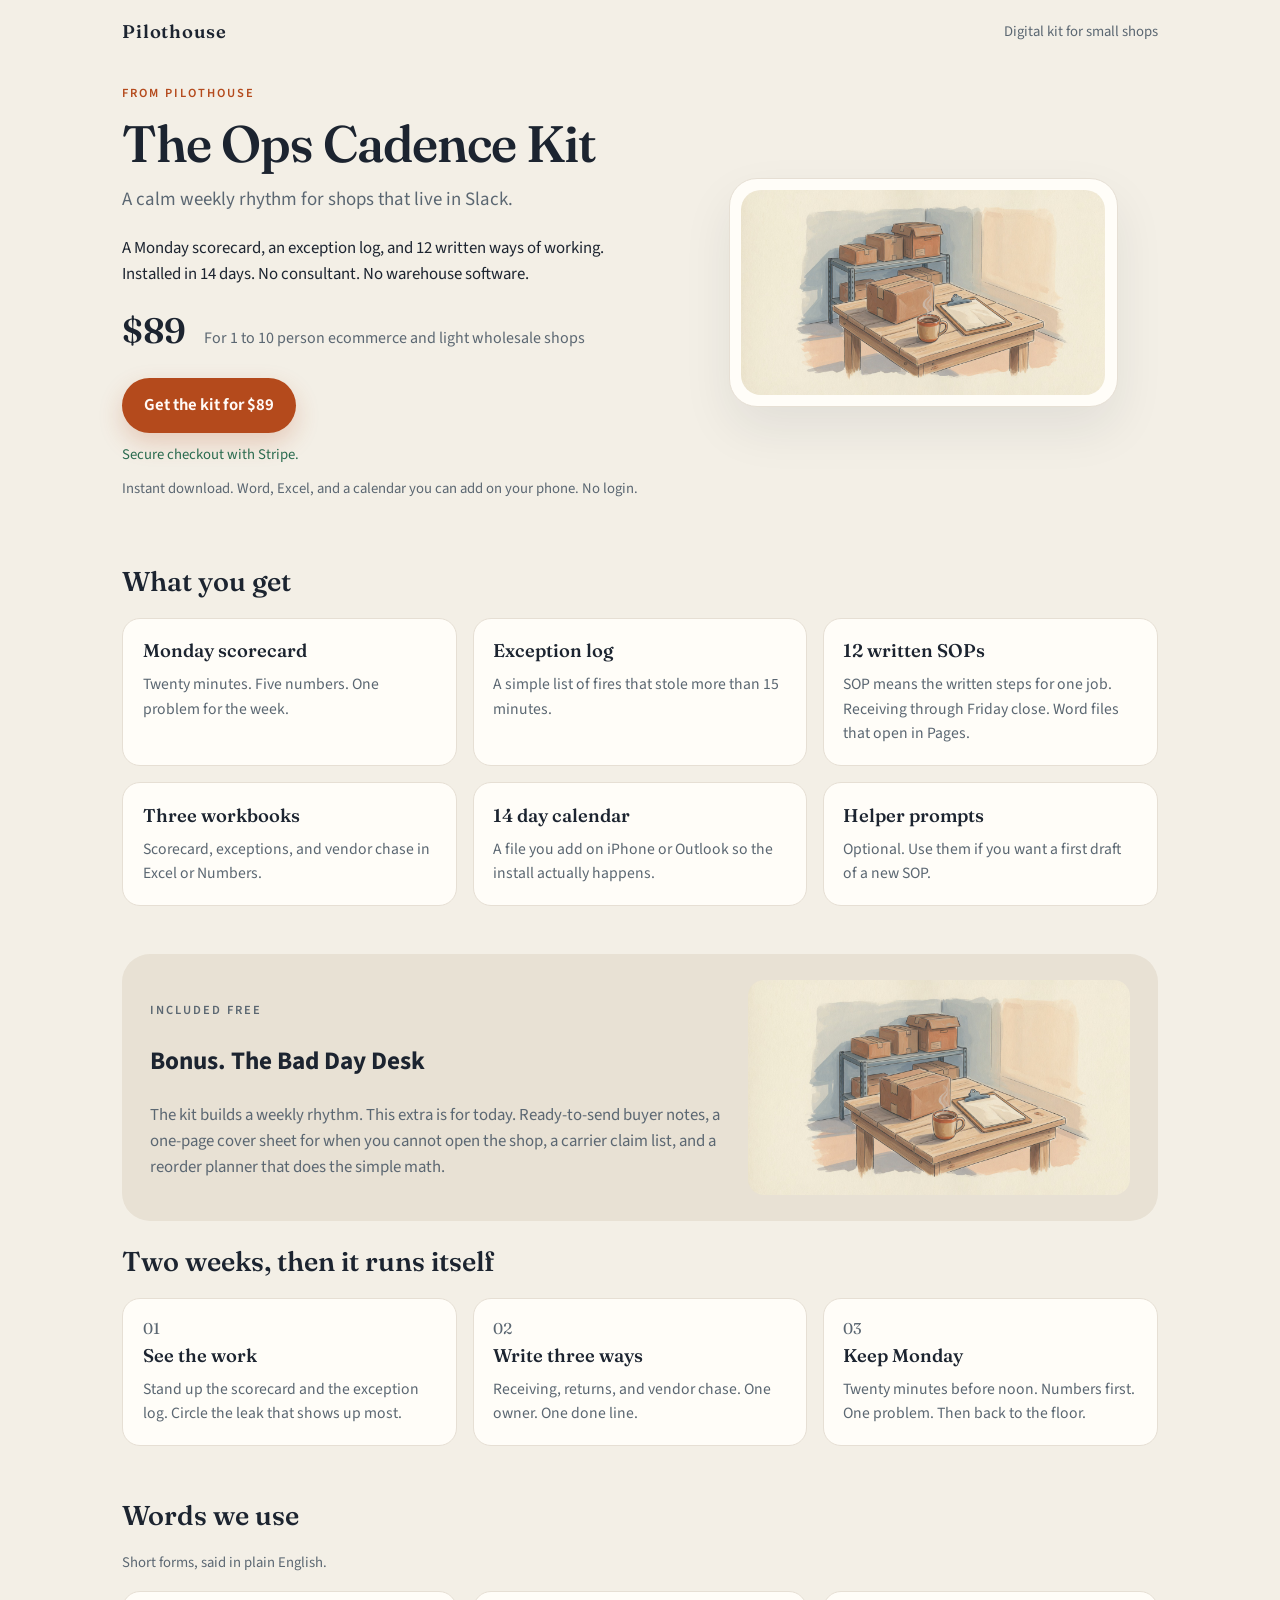
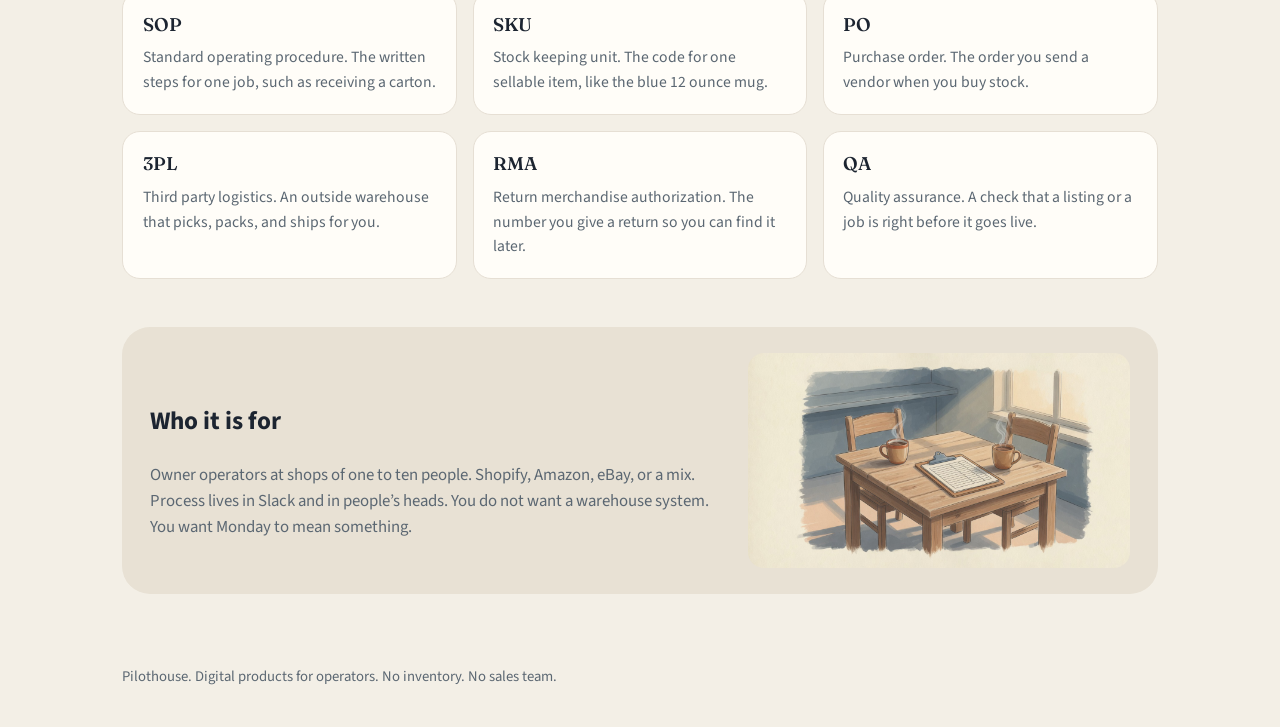
==== index.html @ b850b8a6 "Add Bad Day Desk bonus: replies, cover sheet, claims, reorder planner" ====
<!DOCTYPE html>
<html lang="en">
<head>
  <meta charset="utf-8" />
  <meta name="viewport" content="width=device-width, initial-scale=1" />
  <title>Pilothouse — The Ops Cadence Kit</title>
  <meta name="description" content="A Monday scorecard, an exception log, and 12 written ways of working for small shops. $89. Instant download." />
  <link rel="preconnect" href="https://fonts.googleapis.com" />
  <link rel="preconnect" href="https://fonts.gstatic.com" crossorigin />
  <link href="https://fonts.googleapis.com/css2?family=Fraunces:opsz,wght@9..144,500;9..144,600&family=Source+Sans+3:wght@400;600;650&display=swap" rel="stylesheet" />
  <link rel="stylesheet" href="css/site.css" />
  <link rel="icon" href="data:image/svg+xml,<svg xmlns='http://www.w3.org/2000/svg' viewBox='0 0 32 32'><circle cx='16' cy='16' r='14' fill='%23b44a1c'/><circle cx='16' cy='16' r='5' fill='%23f3efe6'/></svg>" />
  <script src="js/offer.js"></script>
  <script src="js/checkout.js"></script>
  <script>
    /* Go-live: paste Stripe Payment Link (test or live). Empty = local test checkout. */
    window.CADENCE_STRIPE_PAYMENT_LINK = window.CADENCE_STRIPE_PAYMENT_LINK || 'https://buy.stripe.com/test_28E00k2Ln3pd54mbFM2Nq00';
  </script>
</head>
<body>
  <nav class="nav">
    <a class="brand" id="brand" href="index.html">Pilothouse</a>
    <span class="nav-note">Digital kit for small shops</span>
  </nav>

  <div class="wrap">
    <section class="hero">
      <div>
        <p class="kicker">From Pilothouse</p>
        <h1 id="product">The Ops Cadence Kit</h1>
        <p class="tag" id="tagline"></p>
        <p id="promise"></p>
        <div class="price-row">
          <div id="price"></div>
          <div class="who" id="who"></div>
        </div>
        <div class="cta-row">
          <a class="cta" id="buy" href="checkout.html">Get the kit for $89</a>
        </div>
        <p class="fine" id="checkout-mode"></p>
        <p class="fine">Instant download. Word, Excel, and a calendar you can add on your phone. No login.</p>
      </div>
      <figure class="hero-art">
        <img src="assets/hero.jpg" width="1280" height="720" alt="A quiet packing bench with a carton, coffee, and a clipboard" />
      </figure>
    </section>

    <section class="section">
      <h2>What you get</h2>
      <div class="grid" id="contents">
        <article class="card">
          <h3>Monday scorecard</h3>
          <p>Twenty minutes. Five numbers. One problem for the week.</p>
        </article>
        <article class="card">
          <h3>Exception log</h3>
          <p>A simple list of fires that stole more than 15 minutes.</p>
        </article>
        <article class="card">
          <h3>12 written SOPs</h3>
          <p>SOP means the written steps for one job. Receiving through Friday close. Word files that open in Pages.</p>
        </article>
        <article class="card">
          <h3>Three workbooks</h3>
          <p>Scorecard, exceptions, and vendor chase in Excel or Numbers.</p>
        </article>
        <article class="card">
          <h3>14 day calendar</h3>
          <p>A file you add on iPhone or Outlook so the install actually happens.</p>
        </article>
        <article class="card">
          <h3>Helper prompts</h3>
          <p>Optional. Use them if you want a first draft of a new SOP.</p>
        </article>
      </div>
    </section>

    <section class="band" id="bonus">
      <div>
        <p class="kicker">Included free</p>
        <h2>Bonus. The Bad Day Desk</h2>
        <p>The kit builds a weekly rhythm. This extra is for today. Ready-to-send buyer notes, a one-page cover sheet for when you cannot open the shop, a carrier claim list, and a reorder planner that does the simple math.</p>
      </div>
      <img src="assets/hero.jpg" width="1280" height="720" alt="A packing bench ready for a hard day" />
    </section>

    <section class="section">
      <h2>Two weeks, then it runs itself</h2>
      <div class="steps">
        <article class="card">
          <p class="step-num">01</p>
          <h3>See the work</h3>
          <p>Stand up the scorecard and the exception log. Circle the leak that shows up most.</p>
        </article>
        <article class="card">
          <p class="step-num">02</p>
          <h3>Write three ways</h3>
          <p>Receiving, returns, and vendor chase. One owner. One done line.</p>
        </article>
        <article class="card">
          <p class="step-num">03</p>
          <h3>Keep Monday</h3>
          <p>Twenty minutes before noon. Numbers first. One problem. Then back to the floor.</p>
        </article>
      </div>
    </section>

    <section class="section" id="words">
      <h2>Words we use</h2>
      <p class="fine" style="margin: 0 0 1rem;">Short forms, said in plain English.</p>
      <div class="grid">
        <article class="card">
          <h3>SOP</h3>
          <p>Standard operating procedure. The written steps for one job, such as receiving a carton.</p>
        </article>
        <article class="card">
          <h3>SKU</h3>
          <p>Stock keeping unit. The code for one sellable item, like the blue 12 ounce mug.</p>
        </article>
        <article class="card">
          <h3>PO</h3>
          <p>Purchase order. The order you send a vendor when you buy stock.</p>
        </article>
        <article class="card">
          <h3>3PL</h3>
          <p>Third party logistics. An outside warehouse that picks, packs, and ships for you.</p>
        </article>
        <article class="card">
          <h3>RMA</h3>
          <p>Return merchandise authorization. The number you give a return so you can find it later.</p>
        </article>
        <article class="card">
          <h3>QA</h3>
          <p>Quality assurance. A check that a listing or a job is right before it goes live.</p>
        </article>
      </div>
    </section>

    <section class="band">
      <div>
        <h2>Who it is for</h2>
        <p id="who-long">Owner operators at shops of one to ten people. Shopify, Amazon, eBay, or a mix. Process lives in Slack and in people&rsquo;s heads. You do not want a warehouse system. You want Monday to mean something.</p>
      </div>
      <img src="assets/monday.jpg" width="1280" height="720" alt="Two coffee mugs and a scorecard on a wooden table" />
    </section>
  </div>

  <footer class="site-footer">Pilothouse. Digital products for operators. No inventory. No sales team.</footer>

  <script>
    (function () {
      var offer = window.CadenceOffer.getOffer();
      document.getElementById('brand').textContent = offer.businessName;
      document.getElementById('product').textContent = offer.productName;
      document.getElementById('tagline').textContent = offer.tagline;
      document.getElementById('promise').textContent = offer.promise;
      document.getElementById('price').textContent = window.CadenceOffer.formatPrice(offer);
      document.getElementById('who').textContent = 'For ' + offer.targetCustomer;
      var href = window.CadenceCheckout.buildCheckoutUrl({ offer: offer });
      var buy = document.getElementById('buy');
      buy.href = href;
      buy.textContent = window.CadenceOffer.ctaText(offer);
      var mode = document.getElementById('checkout-mode');
      if (window.CadenceCheckout.isHostedCheckout(href)) {
        mode.textContent = 'Secure checkout with Stripe.';
      } else {
        mode.textContent = 'Test checkout. Completes to the thank you page and download.';
      }
    })();
  </script>
</body>
</html>
---- css/site.css ----
:root {
  --ink: #1c2430;
  --muted: #5b6772;
  --line: #e6dfd4;
  --paper: #f3efe6;
  --paper-deep: #e8e1d4;
  --card: #fffdf8;
  --accent: #b44a1c;
  --accent-ink: #fffaf6;
  --ok: #2a6b4f;
  --ok-soft: #e7f2ec;
  --shadow: 0 22px 50px rgba(28, 36, 48, 0.08);
  --radius: 18px;
  --sans: "Source Sans 3", "Segoe UI", sans-serif;
  --serif: "Fraunces", "Iowan Old Style", Georgia, serif;
}

* { box-sizing: border-box; }
html { scroll-behavior: smooth; }
body {
  margin: 0;
  font-family: var(--sans);
  background: var(--paper);
  color: var(--ink);
  line-height: 1.55;
  font-size: 1.05rem;
}
img { max-width: 100%; height: auto; display: block; }
a { color: var(--accent); }
a:hover { color: #8d3713; }

.nav {
  display: flex;
  align-items: center;
  justify-content: space-between;
  gap: 1rem;
  max-width: 1080px;
  margin: 0 auto;
  padding: 1.15rem 1.4rem;
}
.brand {
  font-family: var(--serif);
  font-weight: 600;
  letter-spacing: 0.04em;
  text-decoration: none;
  color: var(--ink);
  font-size: 1.15rem;
}
.brand:hover { color: var(--ink); }
.nav-note {
  color: var(--muted);
  font-size: 0.92rem;
}

.wrap {
  max-width: 1080px;
  margin: 0 auto;
  padding: 0 1.4rem 4.5rem;
}

.hero {
  display: grid;
  grid-template-columns: 1.05fr 0.95fr;
  gap: 3rem;
  align-items: center;
  padding: 1.2rem 0 2.5rem;
}
.kicker {
  font-size: 0.78rem;
  letter-spacing: 0.16em;
  text-transform: uppercase;
  color: var(--accent);
  font-weight: 600;
  margin: 0 0 0.7rem;
}
h1 {
  font-family: var(--serif);
  font-weight: 560;
  font-size: clamp(2.1rem, 4vw, 3.3rem);
  line-height: 1.12;
  letter-spacing: -0.02em;
  margin: 0 0 0.8rem;
}
.lede, .tag {
  font-size: 1.18rem;
  color: var(--muted);
  margin: 0 0 1.3rem;
  max-width: 36rem;
}
.price-row {
  display: flex;
  flex-wrap: wrap;
  align-items: baseline;
  gap: 0.75rem 1.1rem;
  margin: 0 0 1.2rem;
}
#price {
  font-family: var(--serif);
  font-size: 2.2rem;
  font-weight: 600;
}
.who { color: var(--muted); font-size: 1rem; }

.cta {
  display: inline-flex;
  align-items: center;
  justify-content: center;
  background: var(--accent);
  color: var(--accent-ink);
  text-decoration: none;
  font-weight: 650;
  padding: 0.9rem 1.35rem;
  border-radius: 999px;
  border: 0;
  cursor: pointer;
  font-size: 1.05rem;
  font-family: var(--sans);
  box-shadow: 0 10px 24px rgba(180, 74, 28, 0.22);
}
.cta:hover {
  color: var(--accent-ink);
  background: #9a3c15;
}
.cta-row { display: flex; flex-wrap: wrap; gap: 0.8rem 1.2rem; align-items: center; }
.fine { font-size: 0.92rem; color: var(--muted); margin: 0.7rem 0 0; }
#checkout-mode { color: var(--ok); }

.hero-art {
  background: var(--card);
  border: 1px solid var(--line);
  border-radius: 28px;
  padding: 0.7rem;
  box-shadow: var(--shadow);
}
.hero-art img { border-radius: 20px; width: 100%; }

.section { margin: 1.2rem 0 3rem; }
.section h2 {
  font-family: var(--serif);
  font-weight: 560;
  font-size: 1.7rem;
  margin: 0 0 1rem;
}
.grid {
  display: grid;
  grid-template-columns: repeat(3, 1fr);
  gap: 1rem;
}
.card {
  background: var(--card);
  border: 1px solid var(--line);
  border-radius: var(--radius);
  padding: 1.15rem 1.2rem 1.25rem;
}
.card h3 {
  font-family: var(--serif);
  font-size: 1.15rem;
  font-weight: 560;
  margin: 0 0 0.4rem;
}
.card p { margin: 0; color: var(--muted); font-size: 0.98rem; }

.steps { display: grid; grid-template-columns: repeat(3, 1fr); gap: 1rem; }
.step-num {
  font-family: var(--serif);
  color: var(--accent);
  font-size: 1.4rem;
  margin: 0 0 0.35rem;
}

.band {
  background: var(--paper-deep);
  border-radius: 28px;
  padding: 1.6rem 1.7rem;
  display: grid;
  grid-template-columns: 1.2fr 0.8fr;
  gap: 1.5rem;
  align-items: center;
}
.band p { margin: 0.4rem 0 0; color: var(--muted); }
.band img { border-radius: 16px; }

.site-footer {
  max-width: 1080px;
  margin: 0 auto;
  padding: 0 1.4rem 2.4rem;
  color: var(--muted);
  font-size: 0.92rem;
}

/* Thanks + checkout */
.narrow { max-width: 760px; }
.ok-pill {
  display: inline-block;
  background: var(--ok-soft);
  color: var(--ok);
  font-weight: 650;
  font-size: 0.82rem;
  letter-spacing: 0.04em;
  text-transform: uppercase;
  padding: 0.28rem 0.65rem;
  border-radius: 999px;
  margin: 0 0 0.8rem;
}
.next {
  list-style: none;
  padding: 0;
  margin: 0.4rem 0 0;
}
.next li {
  display: grid;
  grid-template-columns: 2rem 1fr;
  gap: 0.7rem;
  padding: 0.75rem 0;
  border-top: 1px solid var(--line);
}
.next strong { display: block; }
.next span { color: var(--muted); font-size: 0.95rem; }
.mark {
  width: 1.7rem;
  height: 1.7rem;
  border-radius: 50%;
  background: var(--ink);
  color: #fff;
  display: grid;
  place-items: center;
  font-size: 0.85rem;
  font-weight: 700;
}
.pay-box {
  background: var(--card);
  border: 1px solid var(--line);
  border-radius: 24px;
  padding: 1.6rem 1.6rem 1.8rem;
  box-shadow: var(--shadow);
  max-width: 480px;
  width: 100%;
  margin: 1.2rem auto 0;
}
.amt {
  font-family: var(--serif);
  font-size: 2.4rem;
  margin: 0.2rem 0 0.8rem;
}

@media (max-width: 800px) {
  .hero, .grid, .steps, .band { grid-template-columns: 1fr; }
  .hero { gap: 1.5rem; padding-top: 0.4rem; }
  .nav { padding-bottom: 0.4rem; }
}
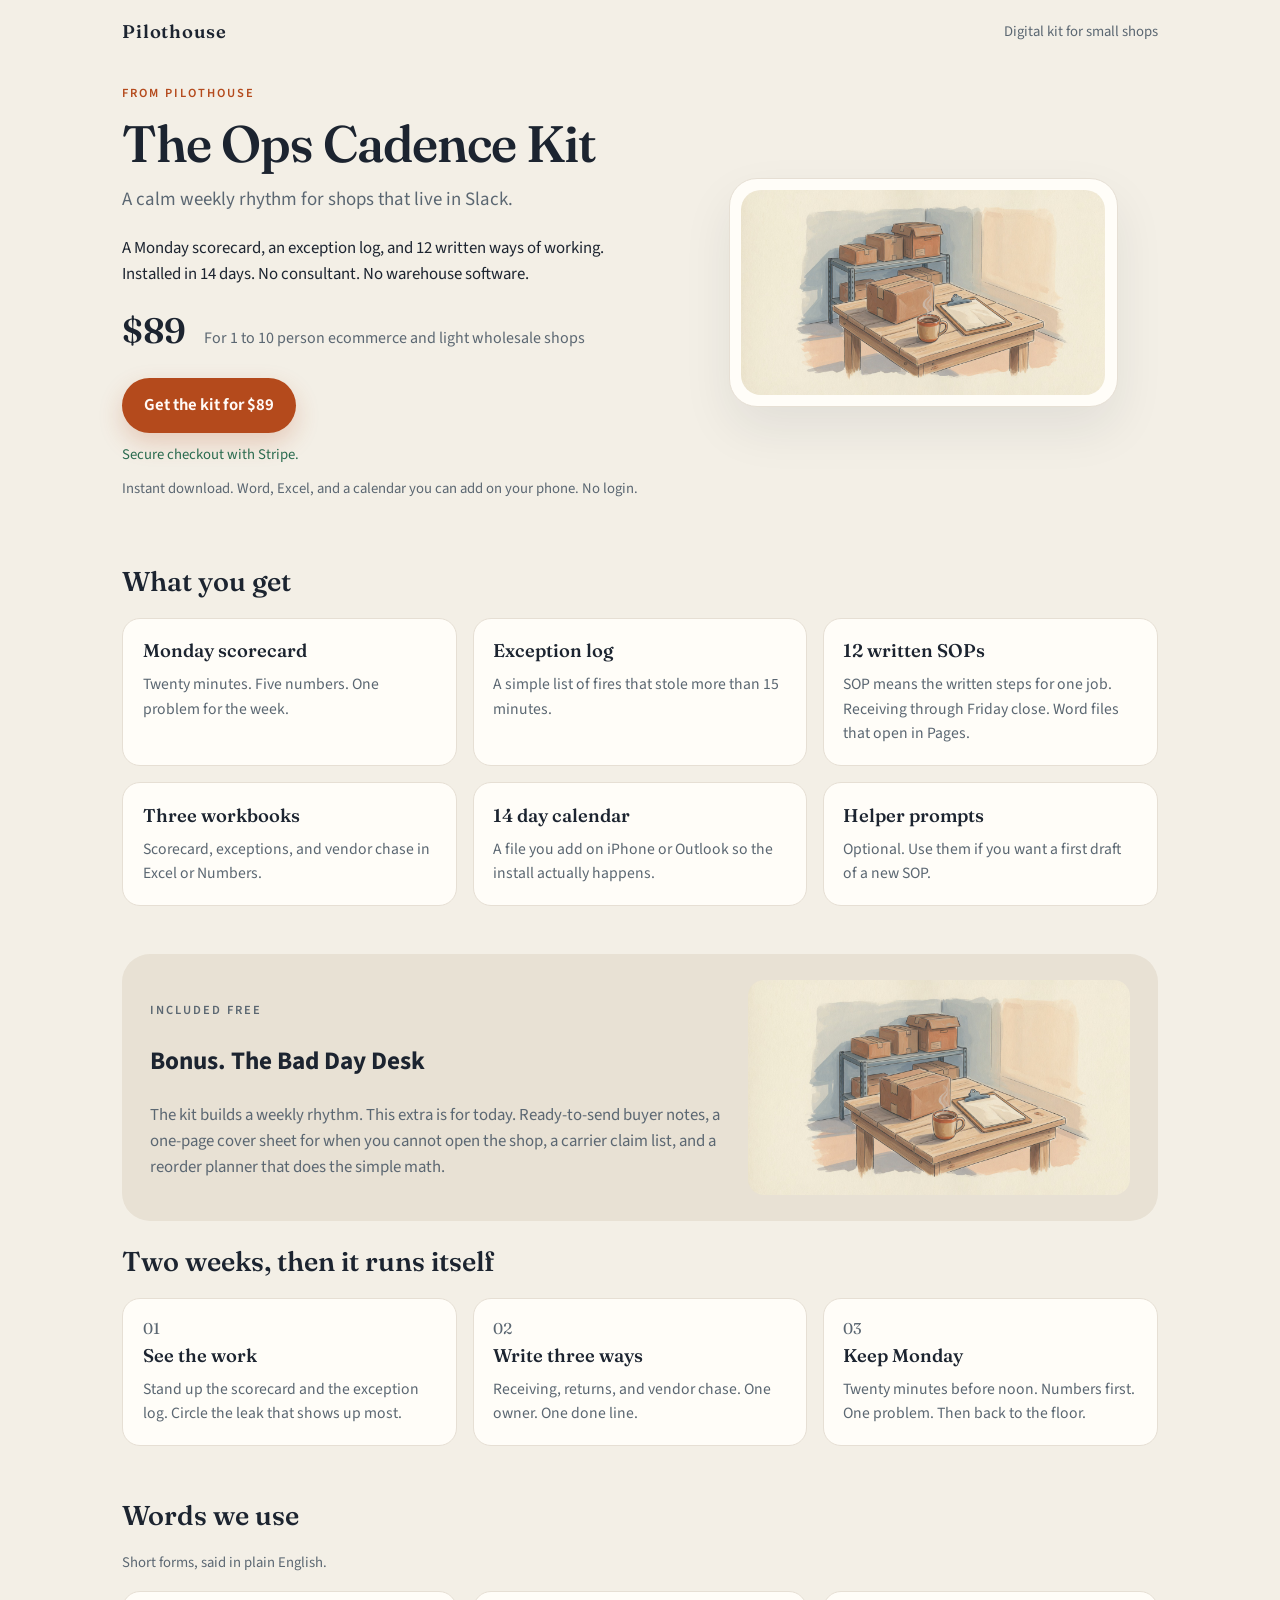
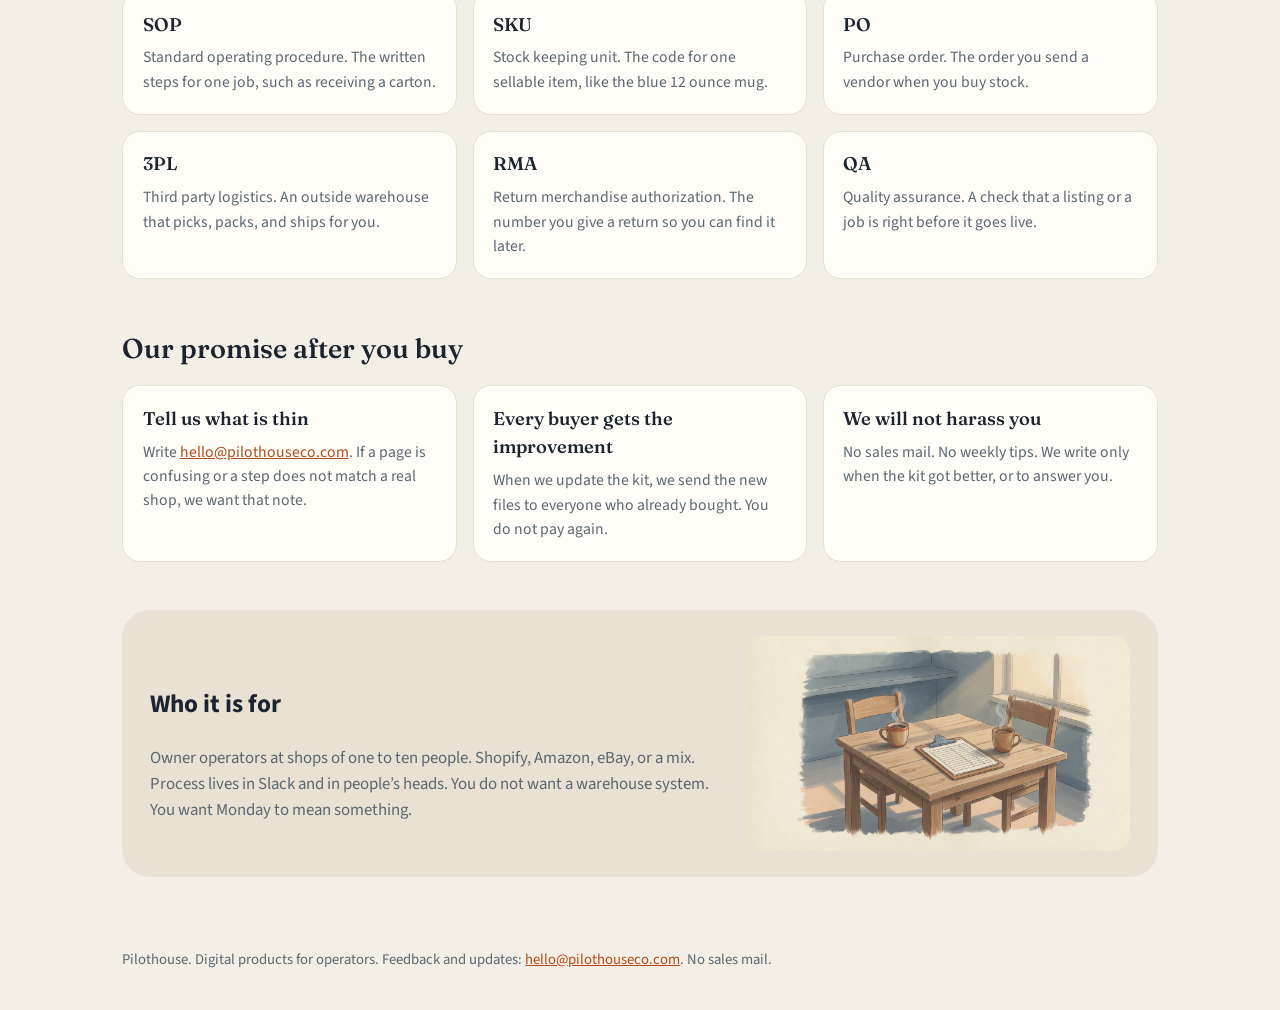
==== commit c09a3dcb: "Promise kit updates for every buyer and a quiet feedback address" ====
--- a/index.html
+++ b/index.html
@@ -136,6 +136,24 @@
       </div>
     </section>
 
+    <section class="section" id="promise-updates">
+      <h2>Our promise after you buy</h2>
+      <div class="grid">
+        <article class="card">
+          <h3>Tell us what is thin</h3>
+          <p>Write <a href="mailto:hello@pilothouseco.com">hello@pilothouseco.com</a>. If a page is confusing or a step does not match a real shop, we want that note.</p>
+        </article>
+        <article class="card">
+          <h3>Every buyer gets the improvement</h3>
+          <p>When we update the kit, we send the new files to everyone who already bought. You do not pay again.</p>
+        </article>
+        <article class="card">
+          <h3>We will not harass you</h3>
+          <p>No sales mail. No weekly tips. We write only when the kit got better, or to answer you.</p>
+        </article>
+      </div>
+    </section>
+
     <section class="band">
       <div>
         <h2>Who it is for</h2>
@@ -145,7 +163,7 @@
     </section>
   </div>
 
-  <footer class="site-footer">Pilothouse. Digital products for operators. No inventory. No sales team.</footer>
+  <footer class="site-footer">Pilothouse. Digital products for operators. Feedback and updates: <a href="mailto:hello@pilothouseco.com">hello@pilothouseco.com</a>. No sales mail.</footer>
 
   <script>
     (function () {
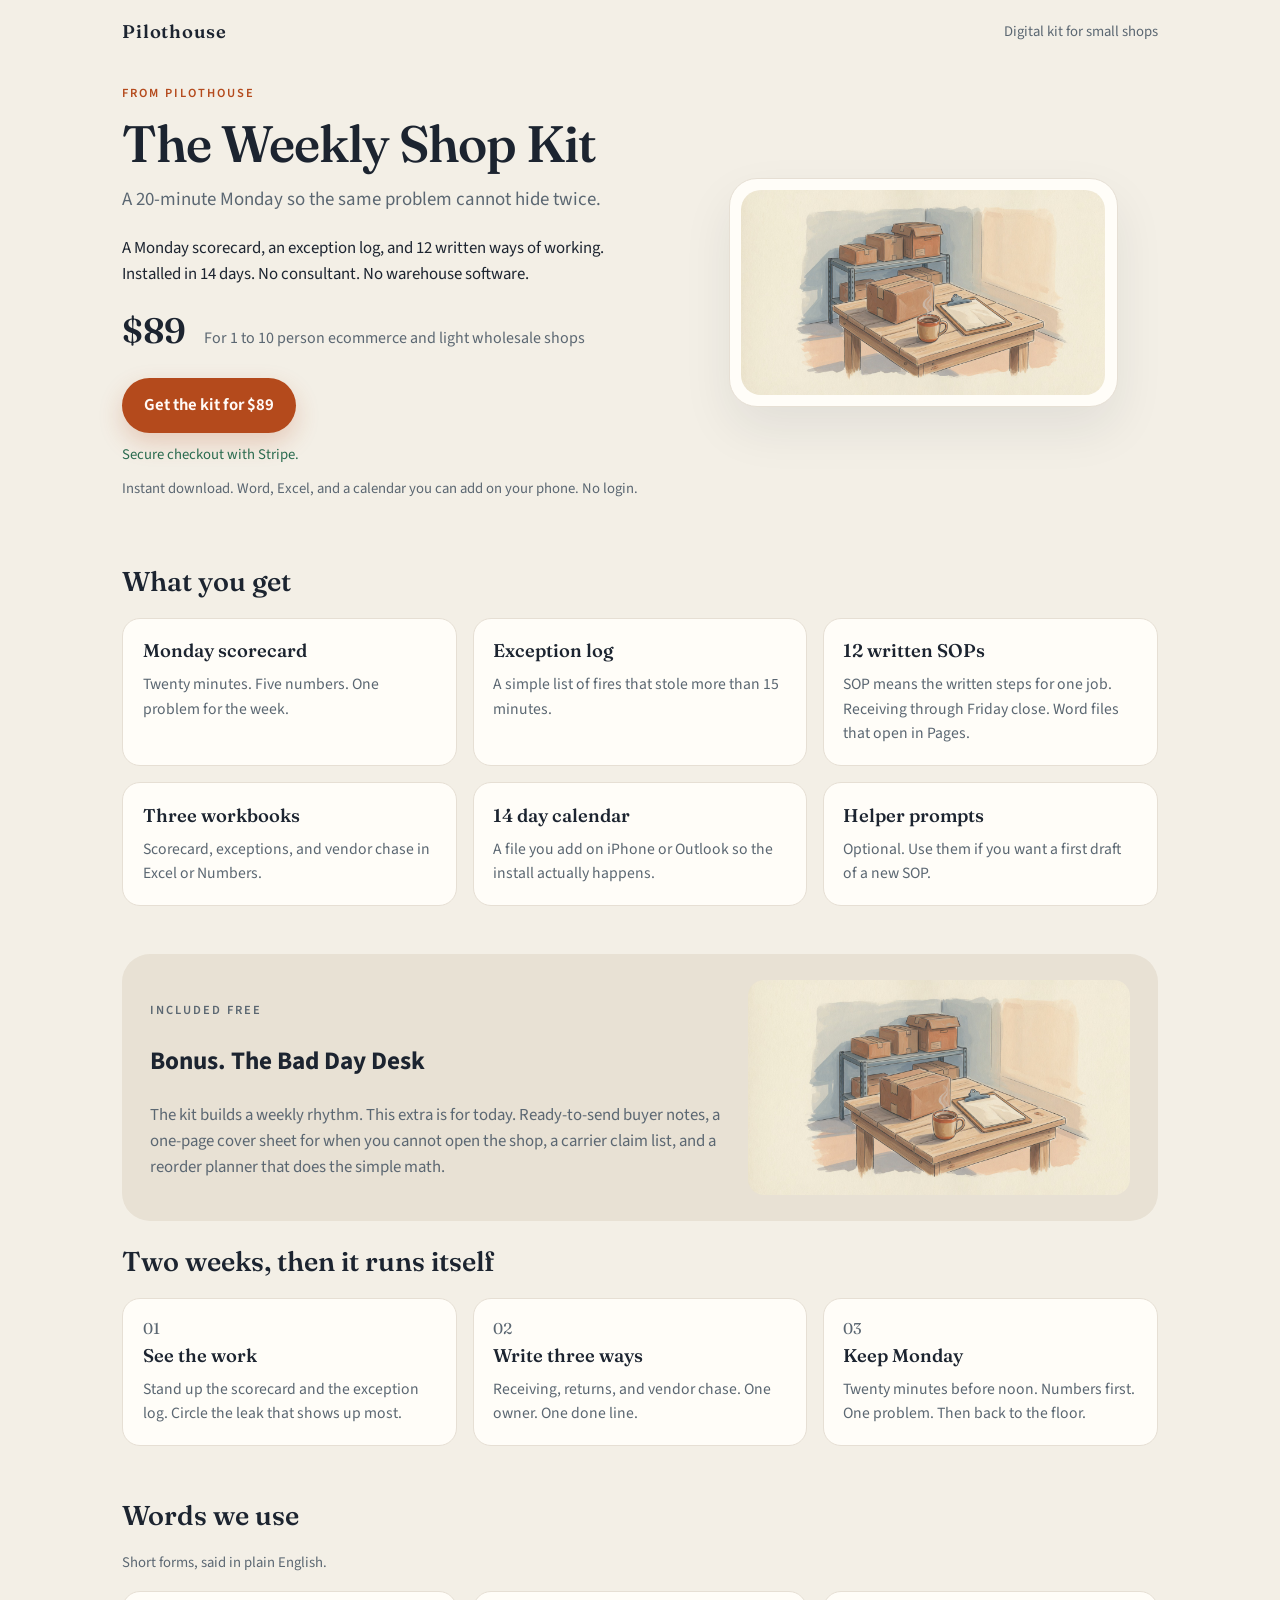
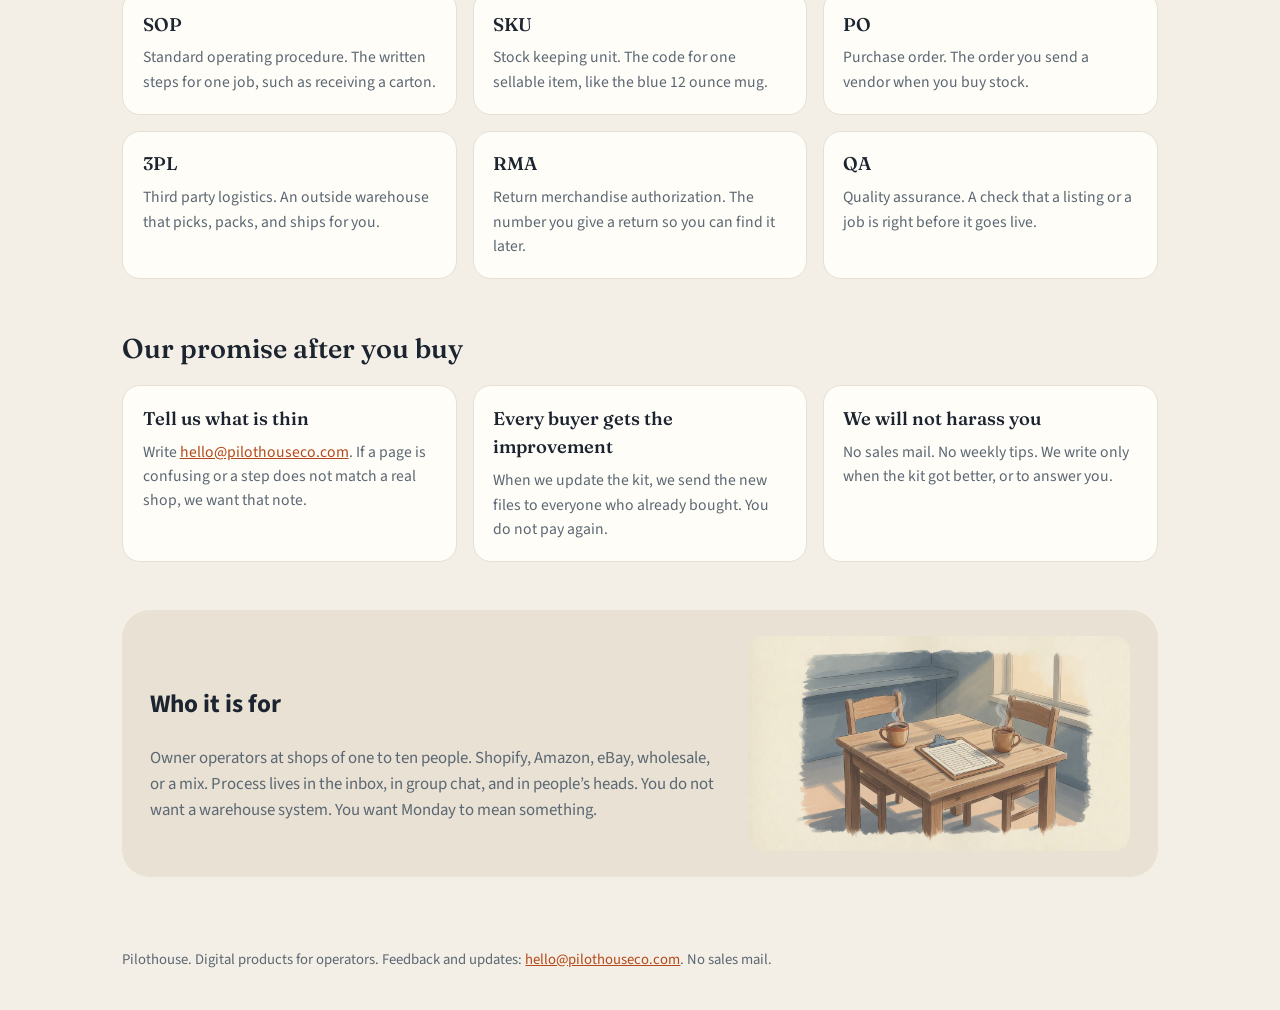
==== commit 3d149304: "Rename product to The Weekly Shop Kit and drop Slack-specific copy" ====
--- a/index.html
+++ b/index.html
@@ -3,8 +3,8 @@
 <head>
   <meta charset="utf-8" />
   <meta name="viewport" content="width=device-width, initial-scale=1" />
-  <title>Pilothouse — The Ops Cadence Kit</title>
-  <meta name="description" content="A Monday scorecard, an exception log, and 12 written ways of working for small shops. $89. Instant download." />
+  <title>Pilothouse — The Weekly Shop Kit</title>
+  <meta name="description" content="A 20-minute Monday, an exception log, and 12 written ways of working for small shops. $89. Instant download." />
   <link rel="preconnect" href="https://fonts.googleapis.com" />
   <link rel="preconnect" href="https://fonts.gstatic.com" crossorigin />
   <link href="https://fonts.googleapis.com/css2?family=Fraunces:opsz,wght@9..144,500;9..144,600&family=Source+Sans+3:wght@400;600;650&display=swap" rel="stylesheet" />
@@ -27,7 +27,7 @@
     <section class="hero">
       <div>
         <p class="kicker">From Pilothouse</p>
-        <h1 id="product">The Ops Cadence Kit</h1>
+        <h1 id="product">The Weekly Shop Kit</h1>
         <p class="tag" id="tagline"></p>
         <p id="promise"></p>
         <div class="price-row">
@@ -157,7 +157,7 @@
     <section class="band">
       <div>
         <h2>Who it is for</h2>
-        <p id="who-long">Owner operators at shops of one to ten people. Shopify, Amazon, eBay, or a mix. Process lives in Slack and in people&rsquo;s heads. You do not want a warehouse system. You want Monday to mean something.</p>
+        <p id="who-long">Owner operators at shops of one to ten people. Shopify, Amazon, eBay, wholesale, or a mix. Process lives in the inbox, in group chat, and in people&rsquo;s heads. You do not want a warehouse system. You want Monday to mean something.</p>
       </div>
       <img src="assets/monday.jpg" width="1280" height="720" alt="Two coffee mugs and a scorecard on a wooden table" />
     </section>
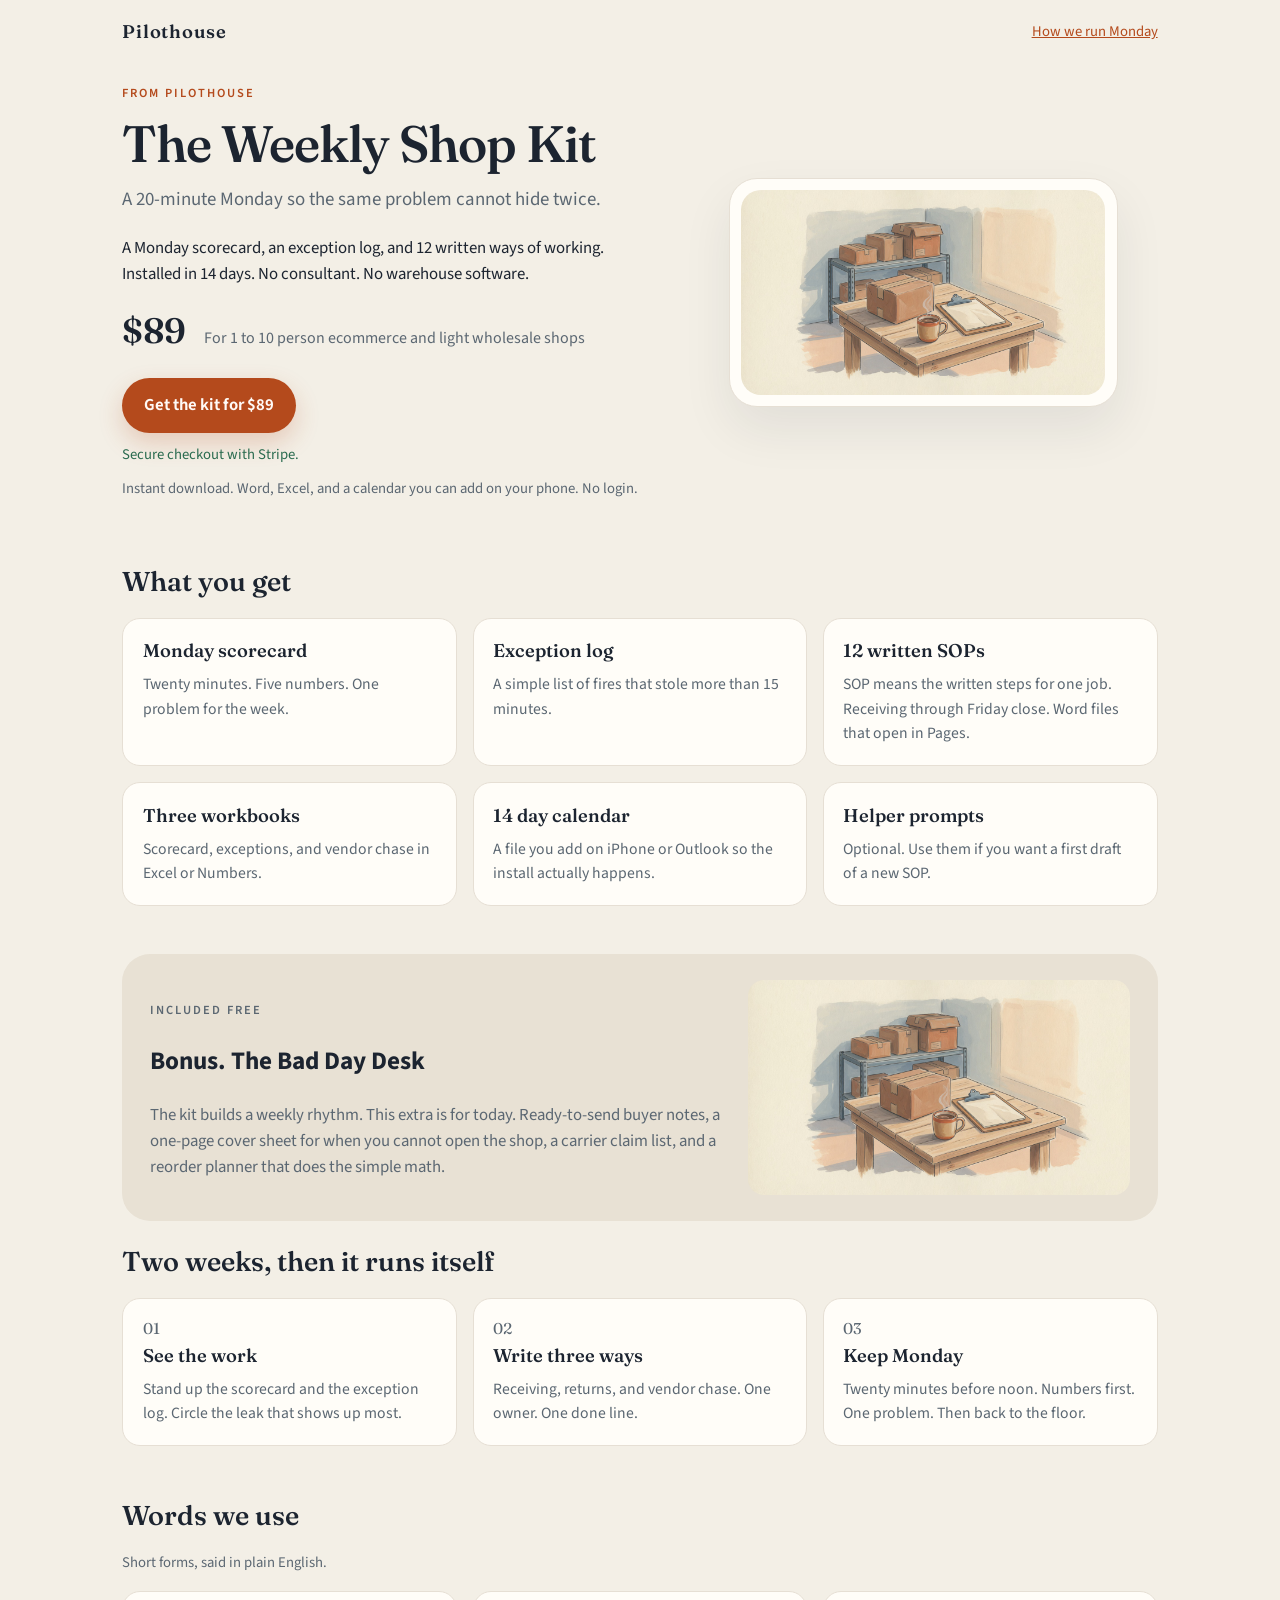
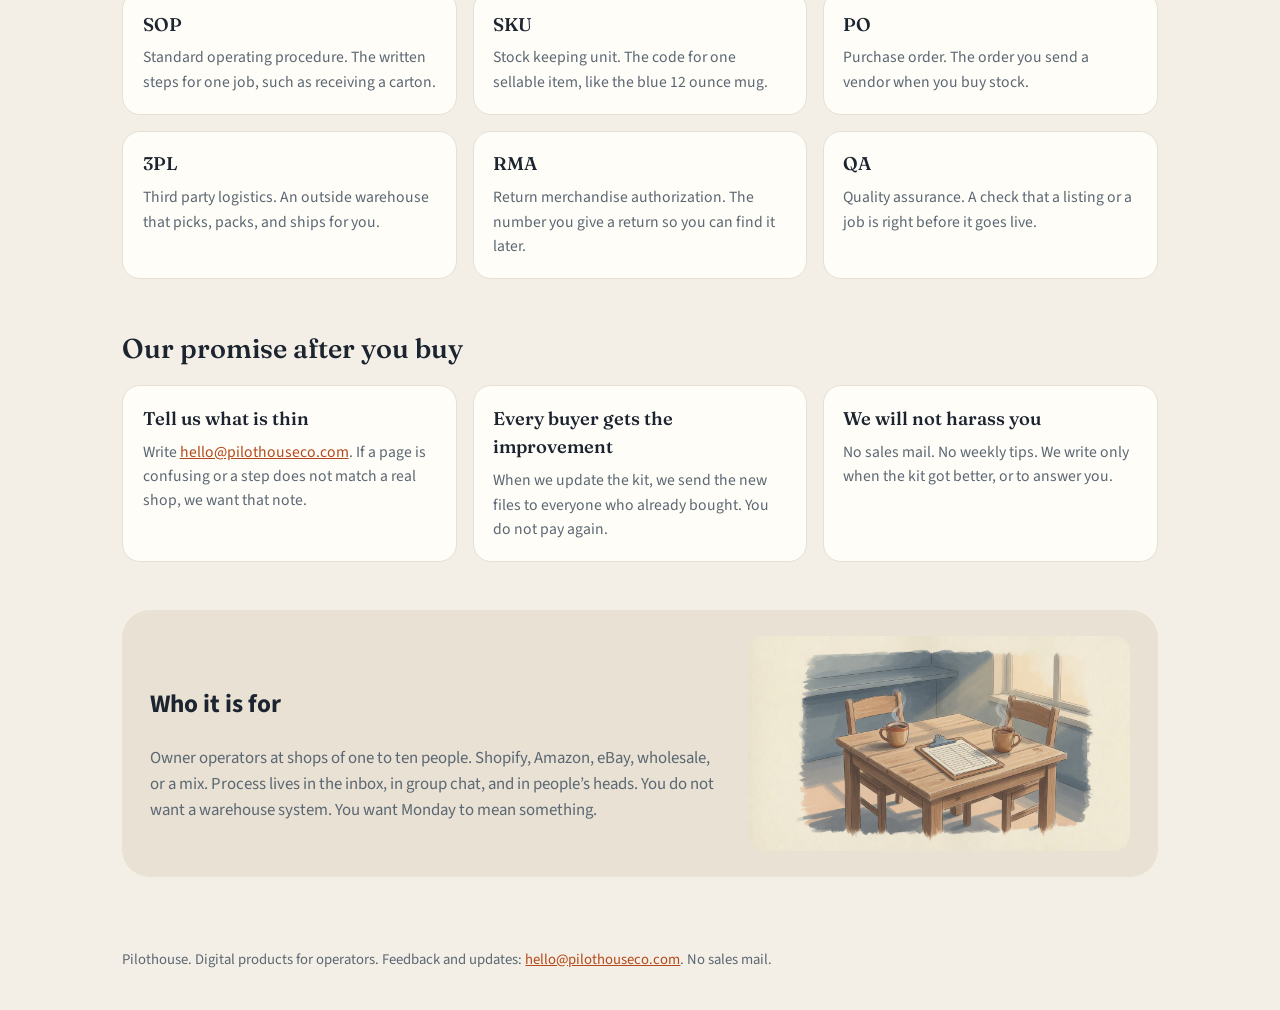
==== commit cbb916aa: "Add Monday method page, sitemap, and social previews" ====
--- a/index.html
+++ b/index.html
@@ -3,8 +3,19 @@
 <head>
   <meta charset="utf-8" />
   <meta name="viewport" content="width=device-width, initial-scale=1" />
-  <title>Pilothouse — The Weekly Shop Kit</title>
-  <meta name="description" content="A 20-minute Monday, an exception log, and 12 written ways of working for small shops. $89. Instant download." />
+  <title>The Weekly Shop Kit — 20-minute Mondays for small shops | Pilothouse</title>
+  <meta name="description" content="A 20-minute Monday, an exception log, and 12 written ways of working for small shops. $89. Instant download. No warehouse software." />
+  <link rel="canonical" href="https://pilothouseco.com/" />
+  <meta property="og:type" content="website" />
+  <meta property="og:site_name" content="Pilothouse" />
+  <meta property="og:title" content="The Weekly Shop Kit" />
+  <meta property="og:description" content="A 20-minute Monday so the same problem cannot hide twice. $89 digital kit for small shops." />
+  <meta property="og:url" content="https://pilothouseco.com/" />
+  <meta property="og:image" content="https://pilothouseco.com/assets/hero.jpg" />
+  <meta name="twitter:card" content="summary_large_image" />
+  <meta name="twitter:title" content="The Weekly Shop Kit" />
+  <meta name="twitter:description" content="A 20-minute Monday so the same problem cannot hide twice." />
+  <meta name="twitter:image" content="https://pilothouseco.com/assets/hero.jpg" />
   <link rel="preconnect" href="https://fonts.googleapis.com" />
   <link rel="preconnect" href="https://fonts.gstatic.com" crossorigin />
   <link href="https://fonts.googleapis.com/css2?family=Fraunces:opsz,wght@9..144,500;9..144,600&family=Source+Sans+3:wght@400;600;650&display=swap" rel="stylesheet" />
@@ -14,13 +25,13 @@
   <script src="js/checkout.js"></script>
   <script>
     /* Go-live: paste Stripe Payment Link (test or live). Empty = local test checkout. */
-    window.CADENCE_STRIPE_PAYMENT_LINK = window.CADENCE_STRIPE_PAYMENT_LINK || 'https://buy.stripe.com/test_28E00k2Ln3pd54mbFM2Nq00';
+    window.CADENCE_STRIPE_PAYMENT_LINK = window.CADENCE_STRIPE_PAYMENT_LINK || 'https://buy.stripe.com/bJeaEY9bca4j3qpgDg6wE00';
   </script>
 </head>
 <body>
   <nav class="nav">
     <a class="brand" id="brand" href="index.html">Pilothouse</a>
-    <span class="nav-note">Digital kit for small shops</span>
+    <span class="nav-note"><a href="monday.html">How we run Monday</a></span>
   </nav>
 
   <div class="wrap">
@@ -163,6 +174,24 @@
     </section>
   </div>
 
+  <script type="application/ld+json">
+  {
+    "@context": "https://schema.org",
+    "@type": "Product",
+    "name": "The Weekly Shop Kit",
+    "description": "A 20-minute Monday, an exception log, and 12 written ways of working for small shops.",
+    "brand": { "@type": "Brand", "name": "Pilothouse" },
+    "image": "https://pilothouseco.com/assets/hero.jpg",
+    "url": "https://pilothouseco.com/",
+    "offers": {
+      "@type": "Offer",
+      "price": "89",
+      "priceCurrency": "USD",
+      "availability": "https://schema.org/InStock",
+      "url": "https://pilothouseco.com/"
+    }
+  }
+  </script>
   <footer class="site-footer">Pilothouse. Digital products for operators. Feedback and updates: <a href="mailto:hello@pilothouseco.com">hello@pilothouseco.com</a>. No sales mail.</footer>
 
   <script>
--- a/css/site.css
+++ b/css/site.css
@@ -243,6 +243,11 @@
   margin: 0.2rem 0 0.8rem;
 }
 
+.prose { max-width: 40rem; }
+.prose h2 { margin-top: 2rem; }
+.prose p { color: var(--ink); }
+.prose .lede { color: var(--muted); }
+
 @media (max-width: 800px) {
   .hero, .grid, .steps, .band { grid-template-columns: 1fr; }
   .hero { gap: 1.5rem; padding-top: 0.4rem; }
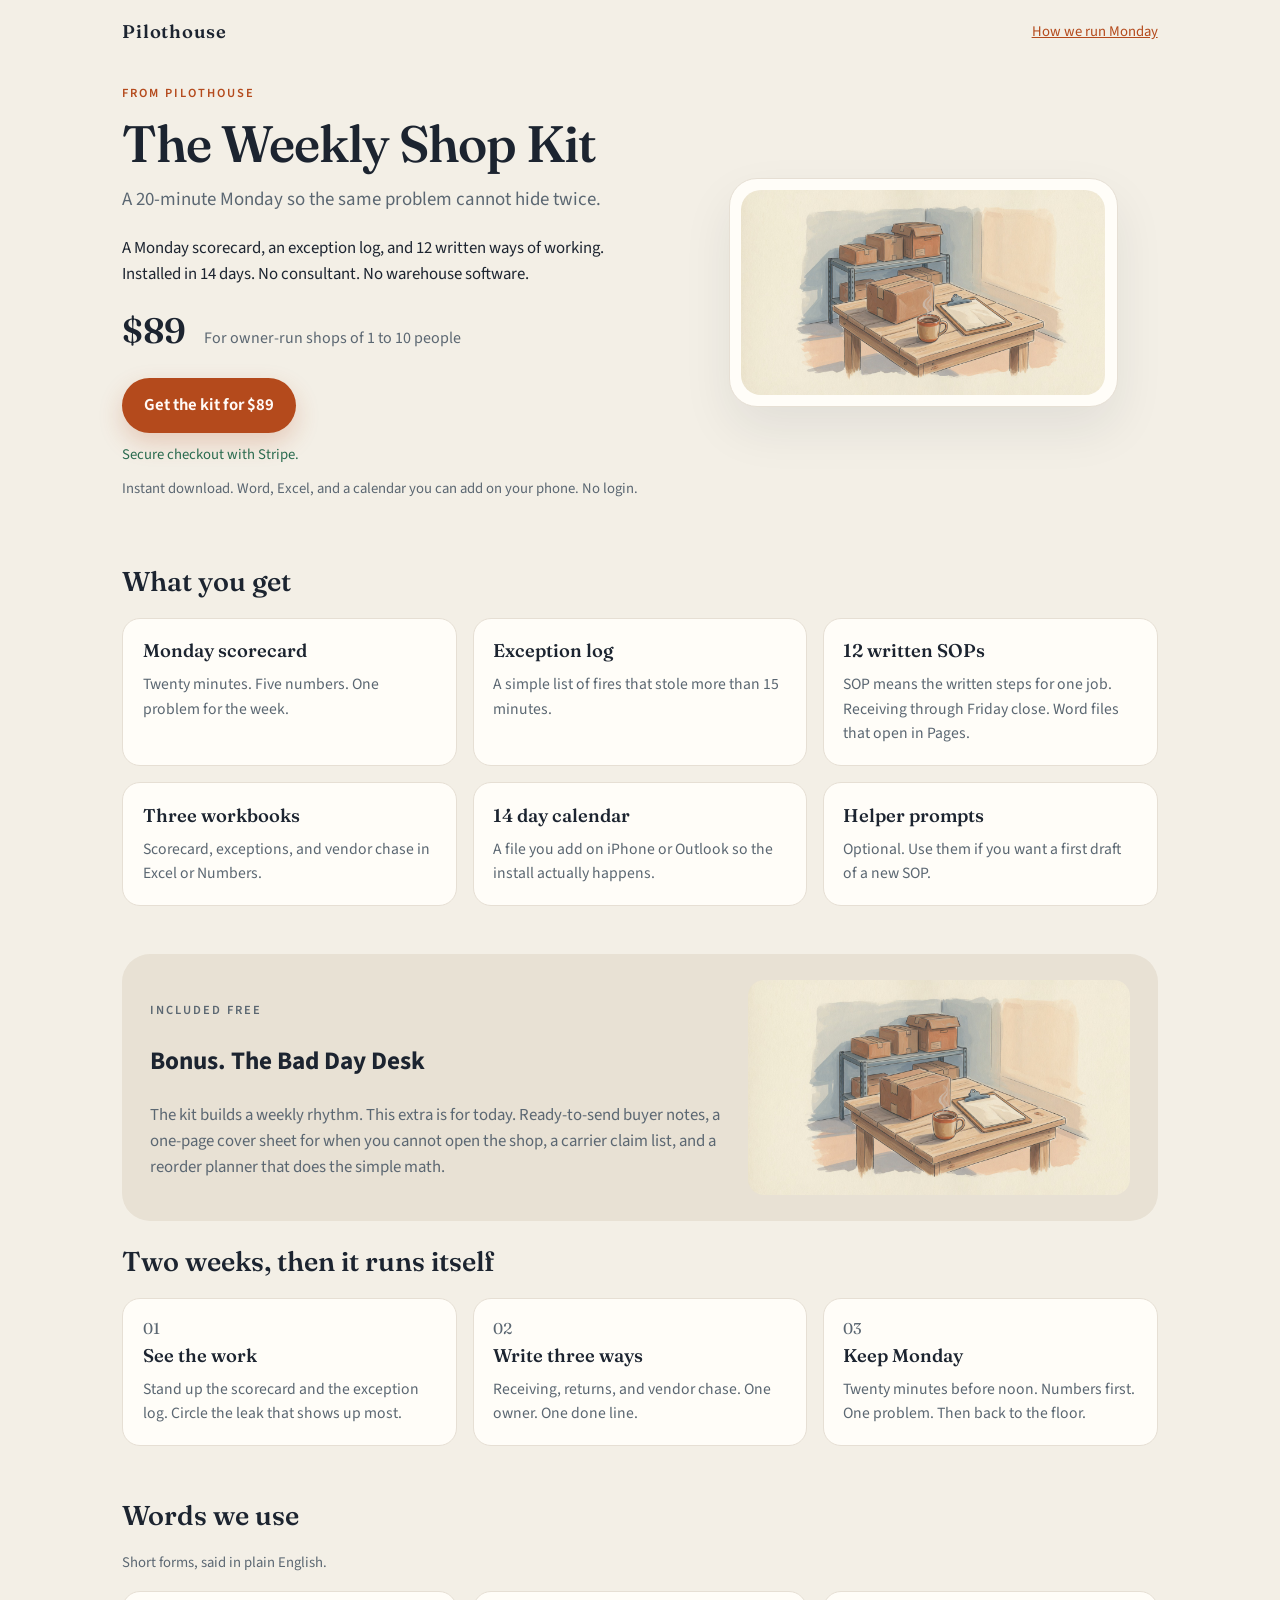
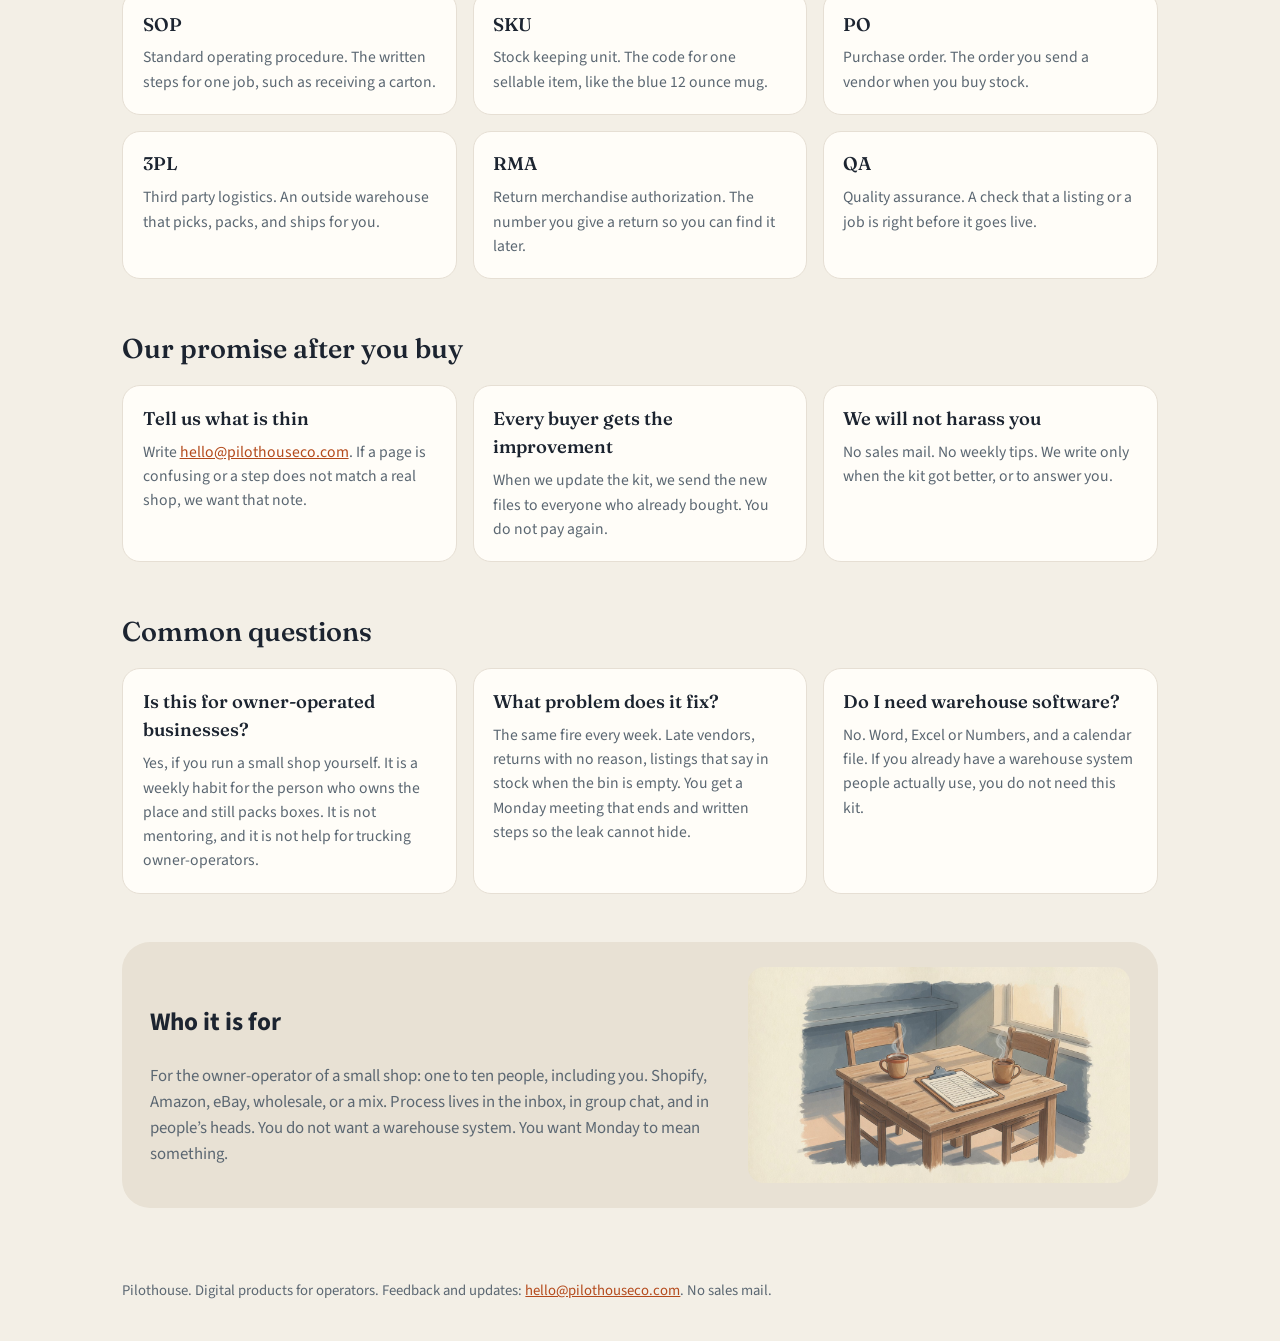
==== commit da2f8653: "Add owner-run shop language and FAQ for search" ====
--- a/index.html
+++ b/index.html
@@ -3,8 +3,8 @@
 <head>
   <meta charset="utf-8" />
   <meta name="viewport" content="width=device-width, initial-scale=1" />
-  <title>The Weekly Shop Kit — 20-minute Mondays for small shops | Pilothouse</title>
-  <meta name="description" content="A 20-minute Monday, an exception log, and 12 written ways of working for small shops. $89. Instant download. No warehouse software." />
+  <title>The Weekly Shop Kit — help for owner-run shops | Pilothouse</title>
+  <meta name="description" content="Help for owner-run and owner-operated small shops. A 20-minute Monday, an exception log, and 12 written ways of working. $89. Instant download." />
   <link rel="canonical" href="https://pilothouseco.com/" />
   <meta property="og:type" content="website" />
   <meta property="og:site_name" content="Pilothouse" />
@@ -39,11 +39,11 @@
       <div>
         <p class="kicker">From Pilothouse</p>
         <h1 id="product">The Weekly Shop Kit</h1>
-        <p class="tag" id="tagline"></p>
-        <p id="promise"></p>
+        <p class="tag" id="tagline">A 20-minute Monday so the same problem cannot hide twice.</p>
+        <p id="promise">A Monday scorecard, an exception log, and 12 written ways of working. Installed in 14 days. No consultant. No warehouse software. Built for the person who owns the shop and still works the floor.</p>
         <div class="price-row">
-          <div id="price"></div>
-          <div class="who" id="who"></div>
+          <div id="price">$89</div>
+          <div class="who" id="who">For owner-run shops of 1 to 10 people</div>
         </div>
         <div class="cta-row">
           <a class="cta" id="buy" href="checkout.html">Get the kit for $89</a>
@@ -165,15 +165,65 @@
       </div>
     </section>
 
+    <section class="section" id="faq">
+      <h2>Common questions</h2>
+      <div class="grid">
+        <article class="card">
+          <h3>Is this for owner-operated businesses?</h3>
+          <p>Yes, if you run a small shop yourself. It is a weekly habit for the person who owns the place and still packs boxes. It is not mentoring, and it is not help for trucking owner-operators.</p>
+        </article>
+        <article class="card">
+          <h3>What problem does it fix?</h3>
+          <p>The same fire every week. Late vendors, returns with no reason, listings that say in stock when the bin is empty. You get a Monday meeting that ends and written steps so the leak cannot hide.</p>
+        </article>
+        <article class="card">
+          <h3>Do I need warehouse software?</h3>
+          <p>No. Word, Excel or Numbers, and a calendar file. If you already have a warehouse system people actually use, you do not need this kit.</p>
+        </article>
+      </div>
+    </section>
+
     <section class="band">
       <div>
         <h2>Who it is for</h2>
-        <p id="who-long">Owner operators at shops of one to ten people. Shopify, Amazon, eBay, wholesale, or a mix. Process lives in the inbox, in group chat, and in people&rsquo;s heads. You do not want a warehouse system. You want Monday to mean something.</p>
+        <p id="who-long">For the owner-operator of a small shop: one to ten people, including you. Shopify, Amazon, eBay, wholesale, or a mix. Process lives in the inbox, in group chat, and in people&rsquo;s heads. You do not want a warehouse system. You want Monday to mean something.</p>
       </div>
       <img src="assets/monday.jpg" width="1280" height="720" alt="Two coffee mugs and a scorecard on a wooden table" />
     </section>
   </div>
 
+  <script type="application/ld+json">
+  {
+    "@context": "https://schema.org",
+    "@type": "FAQPage",
+    "mainEntity": [
+      {
+        "@type": "Question",
+        "name": "Is this for owner-operated businesses?",
+        "acceptedAnswer": {
+          "@type": "Answer",
+          "text": "Yes, if you run a small shop yourself. It is a weekly habit for the person who owns the place and still packs boxes. It is not mentoring, and it is not help for trucking owner-operators."
+        }
+      },
+      {
+        "@type": "Question",
+        "name": "What problem does it fix?",
+        "acceptedAnswer": {
+          "@type": "Answer",
+          "text": "The same fire every week. Late vendors, returns with no reason, listings that say in stock when the bin is empty. You get a Monday meeting that ends and written steps so the leak cannot hide."
+        }
+      },
+      {
+        "@type": "Question",
+        "name": "Do I need warehouse software?",
+        "acceptedAnswer": {
+          "@type": "Answer",
+          "text": "No. Word, Excel or Numbers, and a calendar file."
+        }
+      }
+    ]
+  }
+  </script>
   <script type="application/ld+json">
   {
     "@context": "https://schema.org",
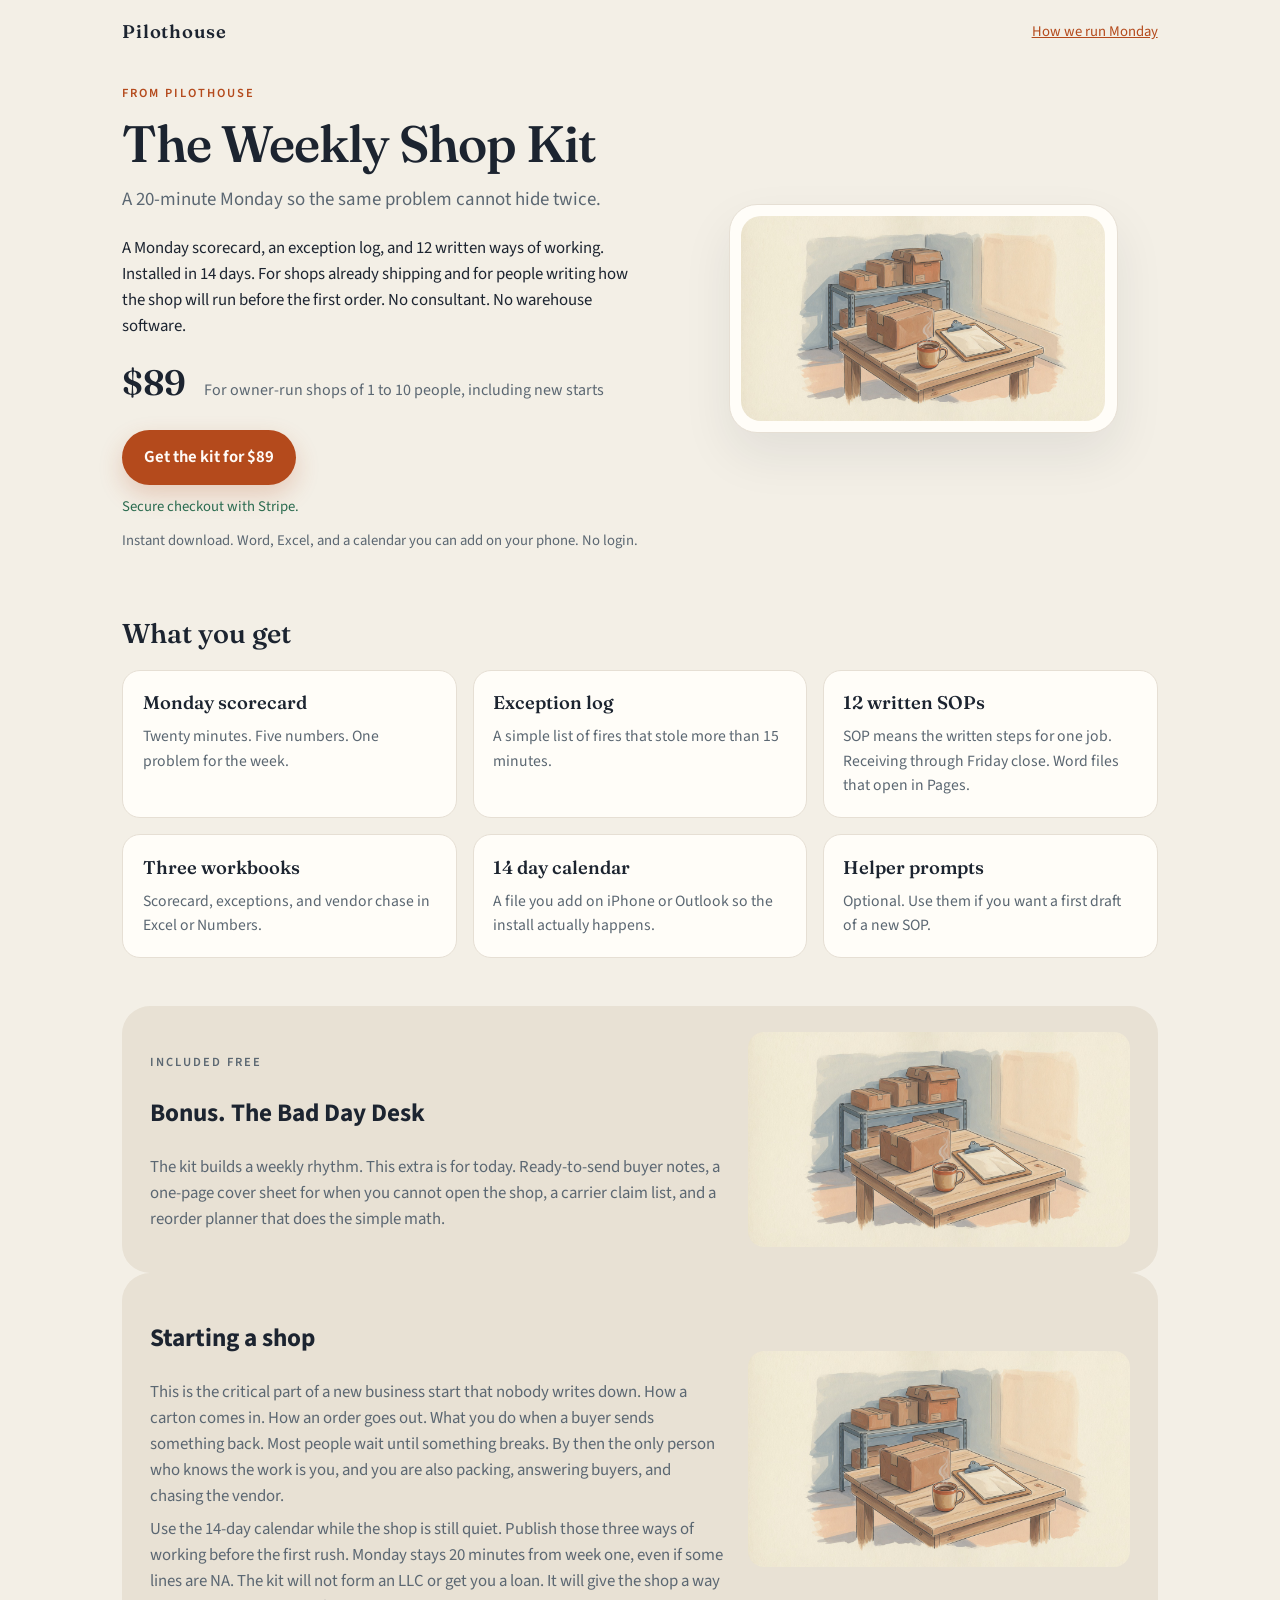
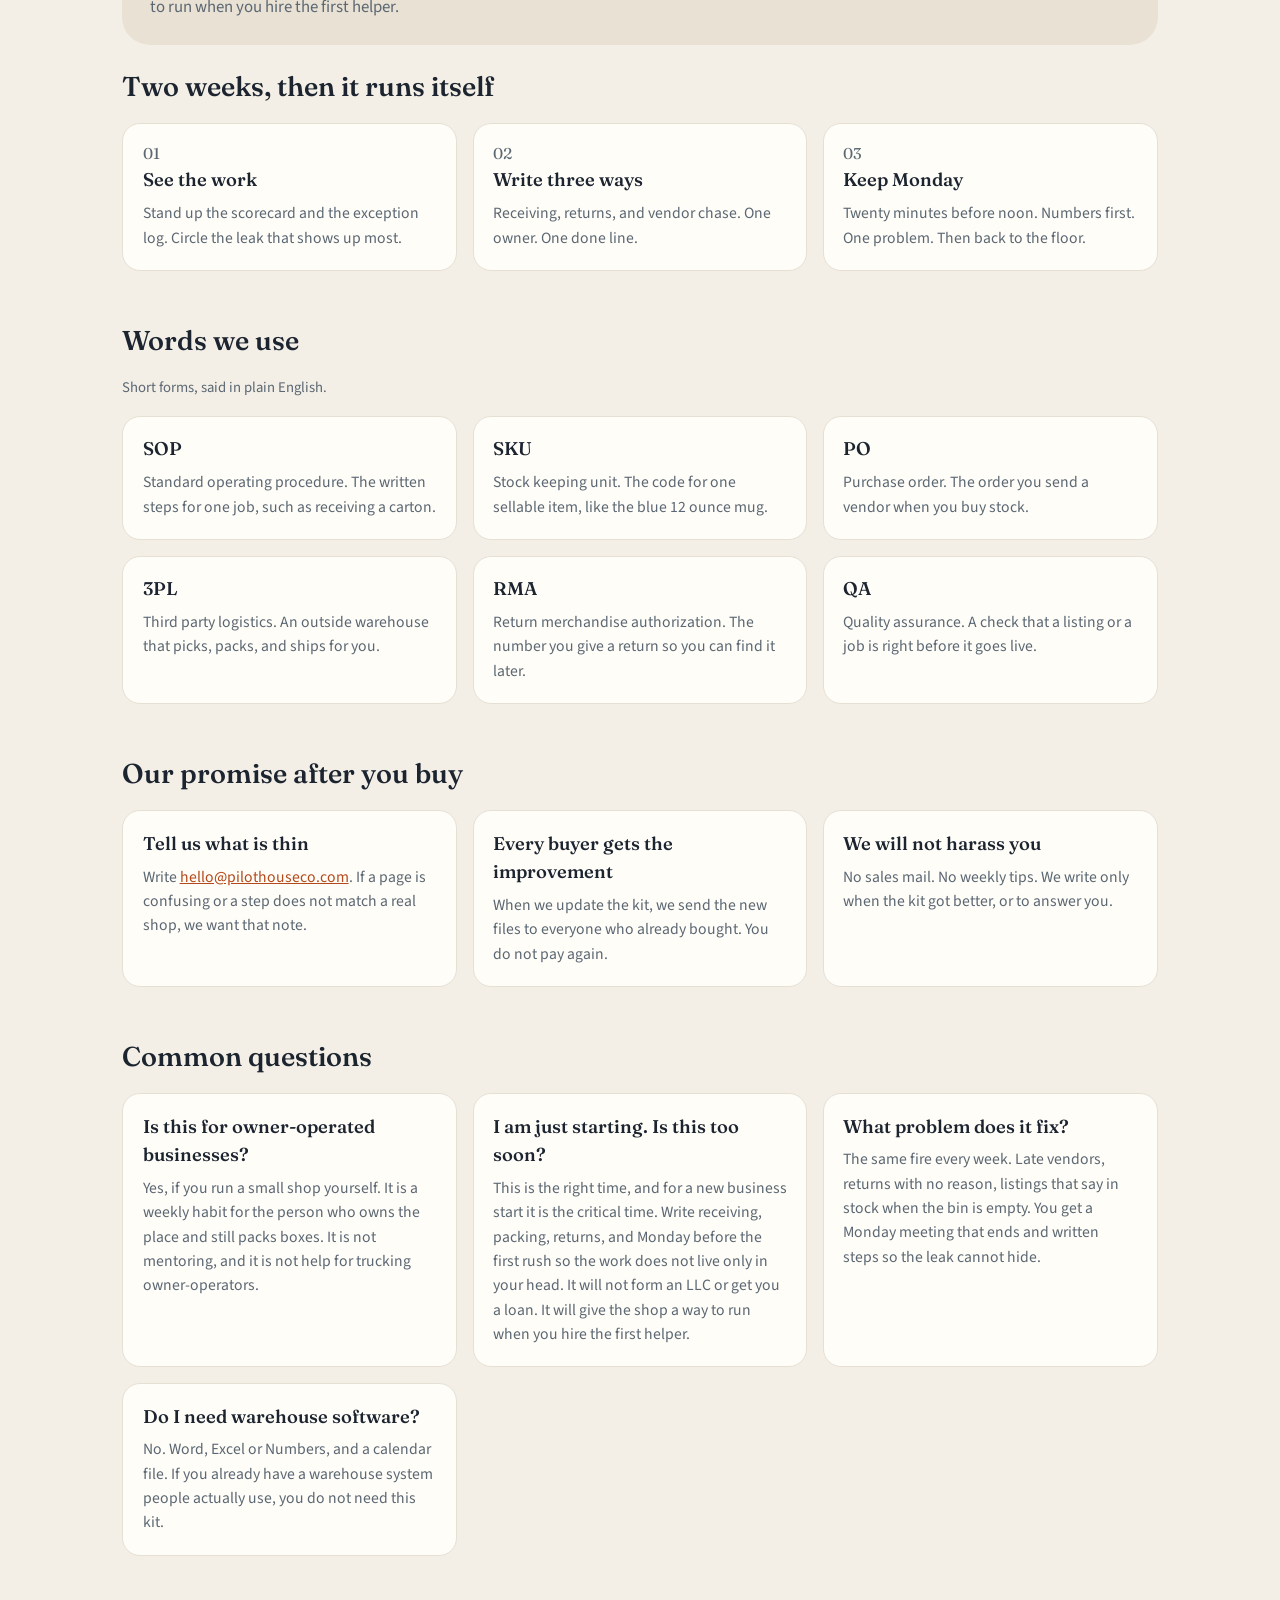
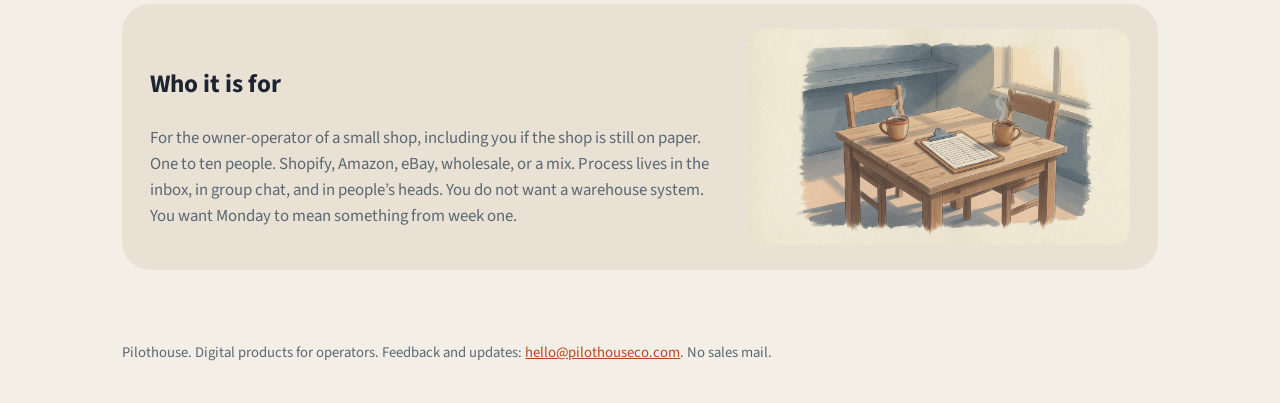
==== commit 32f768da: "Speak to people starting a shop, not only shops already shipping Landing, Monday page, and kit Start" ====
--- a/index.html
+++ b/index.html
@@ -3,13 +3,13 @@
 <head>
   <meta charset="utf-8" />
   <meta name="viewport" content="width=device-width, initial-scale=1" />
-  <title>The Weekly Shop Kit — help for owner-run shops | Pilothouse</title>
-  <meta name="description" content="Help for owner-run and owner-operated small shops. A 20-minute Monday, an exception log, and 12 written ways of working. $89. Instant download." />
+  <title>The Weekly Shop Kit — for owner-run shops and new business starts | Pilothouse</title>
+  <meta name="description" content="A weekly shop kit for owner-run businesses and people starting a shop. Write how work gets done before the first order. Critical for new business starts. $89." />
   <link rel="canonical" href="https://pilothouseco.com/" />
   <meta property="og:type" content="website" />
   <meta property="og:site_name" content="Pilothouse" />
   <meta property="og:title" content="The Weekly Shop Kit" />
-  <meta property="og:description" content="A 20-minute Monday so the same problem cannot hide twice. $89 digital kit for small shops." />
+  <meta property="og:description" content="A 20-minute Monday for owner-run shops and people starting a shop. Write how work gets done before the first order. $89." />
   <meta property="og:url" content="https://pilothouseco.com/" />
   <meta property="og:image" content="https://pilothouseco.com/assets/hero.jpg" />
   <meta name="twitter:card" content="summary_large_image" />
@@ -40,10 +40,10 @@
         <p class="kicker">From Pilothouse</p>
         <h1 id="product">The Weekly Shop Kit</h1>
         <p class="tag" id="tagline">A 20-minute Monday so the same problem cannot hide twice.</p>
-        <p id="promise">A Monday scorecard, an exception log, and 12 written ways of working. Installed in 14 days. No consultant. No warehouse software. Built for the person who owns the shop and still works the floor.</p>
+        <p id="promise">A Monday scorecard, an exception log, and 12 written ways of working. Installed in 14 days. For shops already shipping and for people writing how the shop will run before the first order. No consultant. No warehouse software.</p>
         <div class="price-row">
           <div id="price">$89</div>
-          <div class="who" id="who">For owner-run shops of 1 to 10 people</div>
+          <div class="who" id="who">For owner-run shops of 1 to 10 people, including new starts</div>
         </div>
         <div class="cta-row">
           <a class="cta" id="buy" href="checkout.html">Get the kit for $89</a>
@@ -95,6 +95,15 @@
       <img src="assets/hero.jpg" width="1280" height="720" alt="A packing bench ready for a hard day" />
     </section>
 
+    <section class="band" id="starting">
+      <div>
+        <h2>Starting a shop</h2>
+        <p>This is the critical part of a new business start that nobody writes down. How a carton comes in. How an order goes out. What you do when a buyer sends something back. Most people wait until something breaks. By then the only person who knows the work is you, and you are also packing, answering buyers, and chasing the vendor.</p>
+        <p>Use the 14-day calendar while the shop is still quiet. Publish those three ways of working before the first rush. Monday stays 20 minutes from week one, even if some lines are NA. The kit will not form an LLC or get you a loan. It will give the shop a way to run when you hire the first helper.</p>
+      </div>
+      <img src="assets/hero.jpg" width="1280" height="720" alt="A packing bench ready before the first rush" />
+    </section>
+
     <section class="section">
       <h2>Two weeks, then it runs itself</h2>
       <div class="steps">
@@ -173,6 +182,10 @@
           <p>Yes, if you run a small shop yourself. It is a weekly habit for the person who owns the place and still packs boxes. It is not mentoring, and it is not help for trucking owner-operators.</p>
         </article>
         <article class="card">
+          <h3>I am just starting. Is this too soon?</h3>
+          <p>This is the right time, and for a new business start it is the critical time. Write receiving, packing, returns, and Monday before the first rush so the work does not live only in your head. It will not form an LLC or get you a loan. It will give the shop a way to run when you hire the first helper.</p>
+        </article>
+        <article class="card">
           <h3>What problem does it fix?</h3>
           <p>The same fire every week. Late vendors, returns with no reason, listings that say in stock when the bin is empty. You get a Monday meeting that ends and written steps so the leak cannot hide.</p>
         </article>
@@ -186,7 +199,7 @@
     <section class="band">
       <div>
         <h2>Who it is for</h2>
-        <p id="who-long">For the owner-operator of a small shop: one to ten people, including you. Shopify, Amazon, eBay, wholesale, or a mix. Process lives in the inbox, in group chat, and in people&rsquo;s heads. You do not want a warehouse system. You want Monday to mean something.</p>
+        <p id="who-long">For the owner-operator of a small shop, including you if the shop is still on paper. One to ten people. Shopify, Amazon, eBay, wholesale, or a mix. Process lives in the inbox, in group chat, and in people&rsquo;s heads. You do not want a warehouse system. You want Monday to mean something from week one.</p>
       </div>
       <img src="assets/monday.jpg" width="1280" height="720" alt="Two coffee mugs and a scorecard on a wooden table" />
     </section>
@@ -207,6 +220,14 @@
       },
       {
         "@type": "Question",
+        "name": "I am just starting. Is this too soon?",
+        "acceptedAnswer": {
+          "@type": "Answer",
+          "text": "This is the right time, and for a new business start it is the critical time. Write receiving, packing, returns, and Monday before the first rush so the work does not live only in your head. It will not form an LLC or get you a loan. It will give the shop a way to run when you hire the first helper."
+        }
+      },
+      {
+        "@type": "Question",
         "name": "What problem does it fix?",
         "acceptedAnswer": {
           "@type": "Answer",
@@ -229,7 +250,7 @@
     "@context": "https://schema.org",
     "@type": "Product",
     "name": "The Weekly Shop Kit",
-    "description": "A 20-minute Monday, an exception log, and 12 written ways of working for small shops.",
+    "description": "A 20-minute Monday, an exception log, and 12 written ways of working for owner-run shops and people starting a shop.",
     "brand": { "@type": "Brand", "name": "Pilothouse" },
     "image": "https://pilothouseco.com/assets/hero.jpg",
     "url": "https://pilothouseco.com/",
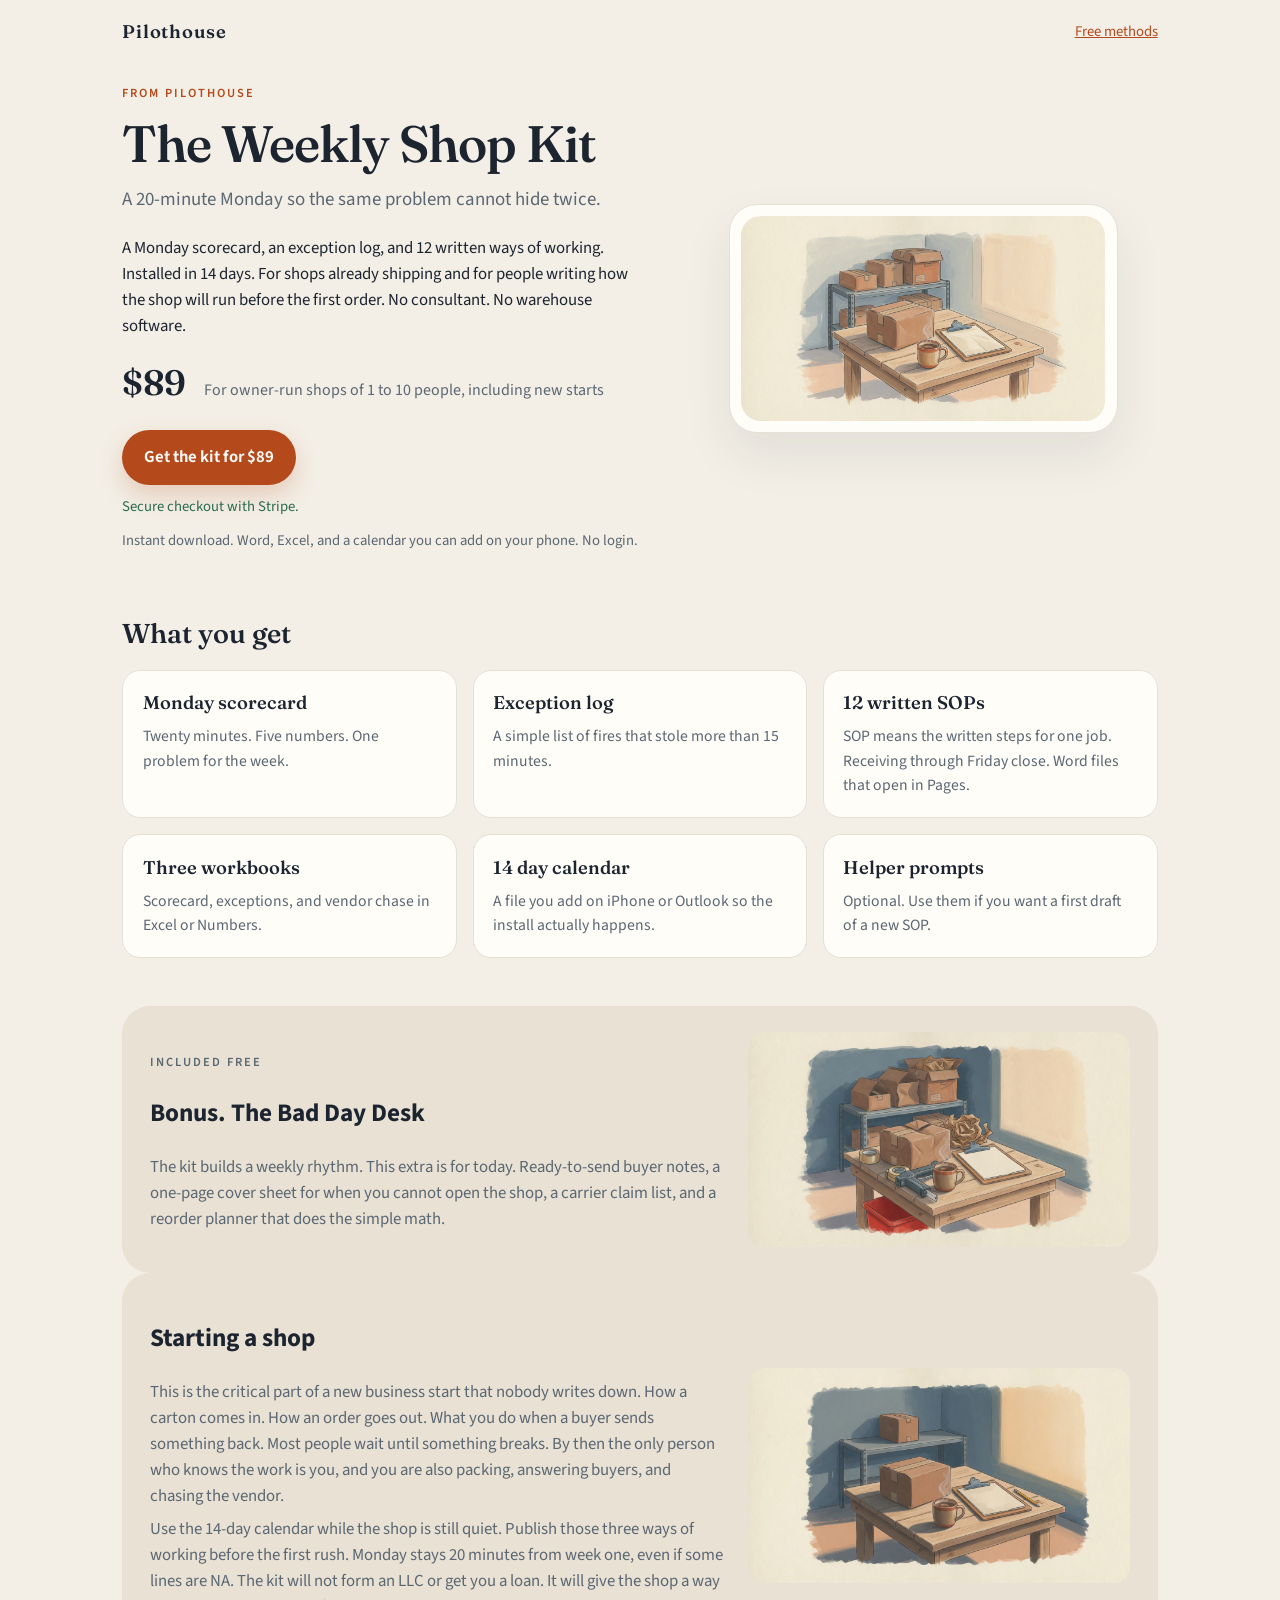
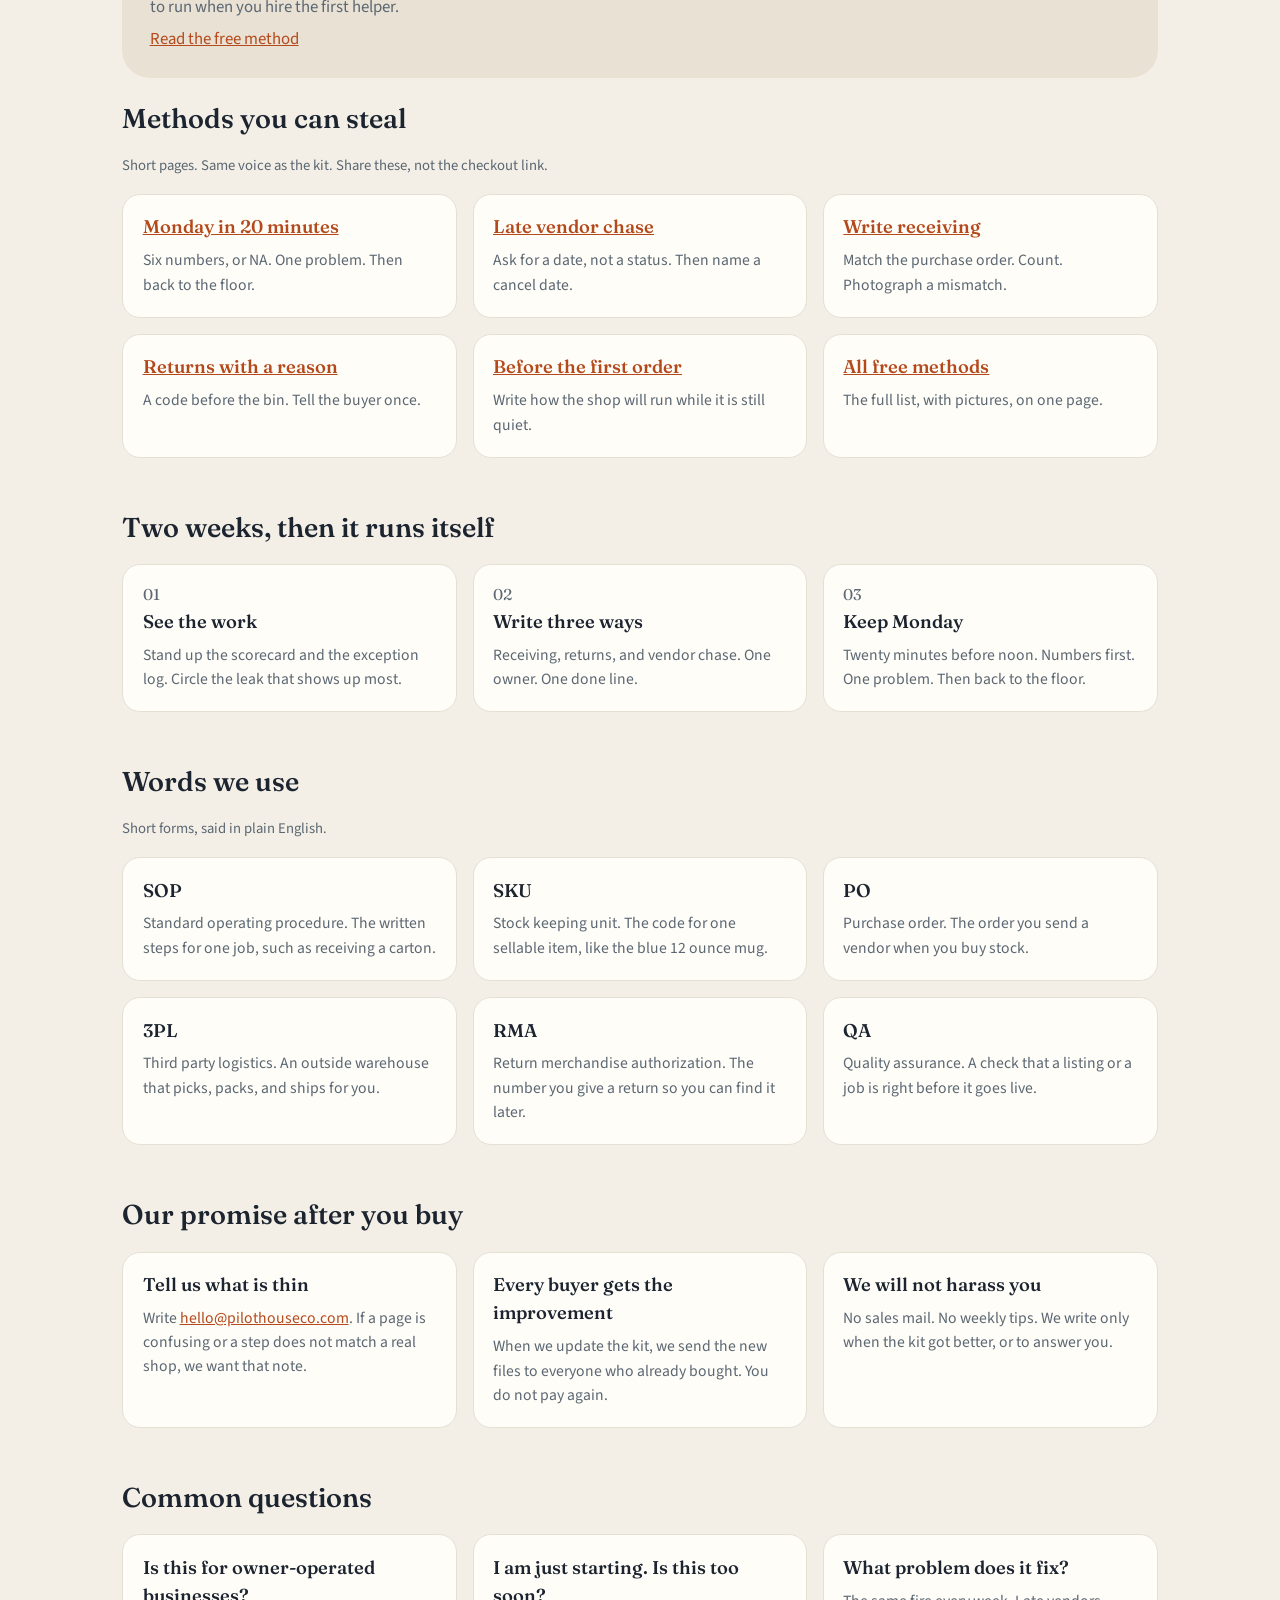
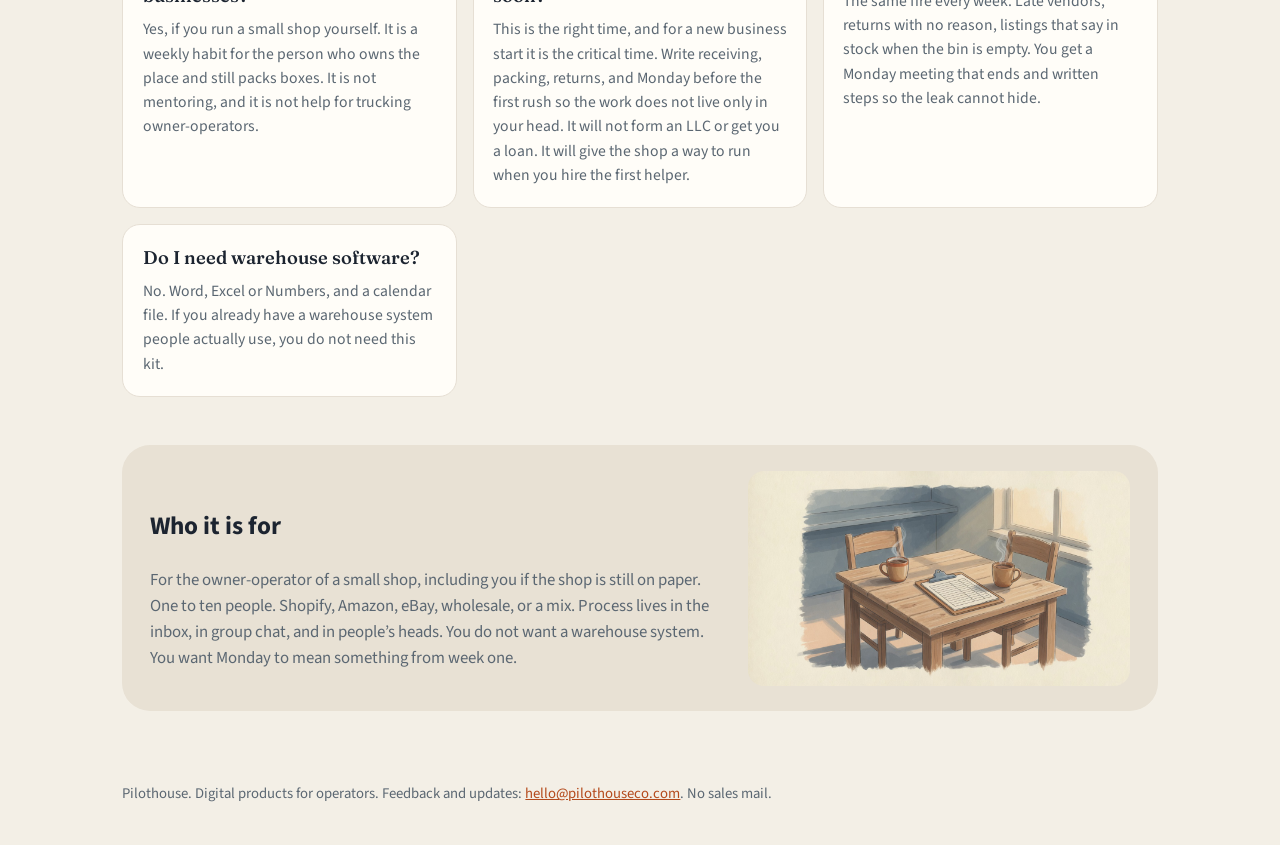
==== commit d5d39908: "Add free problem pages and new shop illustrations Teach-first pages for late vendors, receiving, ret" ====
--- a/index.html
+++ b/index.html
@@ -31,7 +31,7 @@
 <body>
   <nav class="nav">
     <a class="brand" id="brand" href="index.html">Pilothouse</a>
-    <span class="nav-note"><a href="monday.html">How we run Monday</a></span>
+    <span class="nav-note"><a href="methods.html">Free methods</a></span>
   </nav>
 
   <div class="wrap">
@@ -92,7 +92,7 @@
         <h2>Bonus. The Bad Day Desk</h2>
         <p>The kit builds a weekly rhythm. This extra is for today. Ready-to-send buyer notes, a one-page cover sheet for when you cannot open the shop, a carrier claim list, and a reorder planner that does the simple math.</p>
       </div>
-      <img src="assets/hero.jpg" width="1280" height="720" alt="A packing bench ready for a hard day" />
+      <img src="assets/badday.jpg" width="1280" height="720" alt="A packing bench on a hard day, with tape, crumpled paper, and a red bin" />
     </section>
 
     <section class="band" id="starting">
@@ -100,8 +100,40 @@
         <h2>Starting a shop</h2>
         <p>This is the critical part of a new business start that nobody writes down. How a carton comes in. How an order goes out. What you do when a buyer sends something back. Most people wait until something breaks. By then the only person who knows the work is you, and you are also packing, answering buyers, and chasing the vendor.</p>
         <p>Use the 14-day calendar while the shop is still quiet. Publish those three ways of working before the first rush. Monday stays 20 minutes from week one, even if some lines are NA. The kit will not form an LLC or get you a loan. It will give the shop a way to run when you hire the first helper.</p>
-      </div>
-      <img src="assets/hero.jpg" width="1280" height="720" alt="A packing bench ready before the first rush" />
+        <p><a href="starting.html">Read the free method</a></p>
+      </div>
+      <img src="assets/starting.jpg" width="1280" height="720" alt="A nearly empty packing bench before the first rush" />
+    </section>
+
+    <section class="section" id="methods">
+      <h2>Methods you can steal</h2>
+      <p class="fine" style="margin: 0 0 1rem;">Short pages. Same voice as the kit. Share these, not the checkout link.</p>
+      <div class="grid">
+        <article class="card">
+          <h3><a href="monday.html">Monday in 20 minutes</a></h3>
+          <p>Six numbers, or NA. One problem. Then back to the floor.</p>
+        </article>
+        <article class="card">
+          <h3><a href="vendor.html">Late vendor chase</a></h3>
+          <p>Ask for a date, not a status. Then name a cancel date.</p>
+        </article>
+        <article class="card">
+          <h3><a href="receiving.html">Write receiving</a></h3>
+          <p>Match the purchase order. Count. Photograph a mismatch.</p>
+        </article>
+        <article class="card">
+          <h3><a href="returns.html">Returns with a reason</a></h3>
+          <p>A code before the bin. Tell the buyer once.</p>
+        </article>
+        <article class="card">
+          <h3><a href="starting.html">Before the first order</a></h3>
+          <p>Write how the shop will run while it is still quiet.</p>
+        </article>
+        <article class="card">
+          <h3><a href="methods.html">All free methods</a></h3>
+          <p>The full list, with pictures, on one page.</p>
+        </article>
+      </div>
     </section>
 
     <section class="section">
--- a/css/site.css
+++ b/css/site.css
@@ -248,8 +248,37 @@
 .prose p { color: var(--ink); }
 .prose .lede { color: var(--muted); }
 
+.more-methods {
+  margin: 2.4rem 0 0;
+  padding-top: 1.4rem;
+  border-top: 1px solid var(--line);
+}
+.more-methods h2 {
+  font-family: var(--serif);
+  font-size: 1.25rem;
+  font-weight: 560;
+  margin: 0 0 0.55rem;
+}
+.more-methods ul { list-style: none; padding: 0; margin: 0; }
+.more-methods li { padding: 0.28rem 0; color: var(--muted); }
+.more-methods a { font-weight: 650; }
+
+.method-grid {
+  display: grid;
+  grid-template-columns: repeat(2, 1fr);
+  gap: 1rem;
+}
+.method-card img {
+  width: 100%;
+  border-radius: 14px;
+  margin: 0 0 0.85rem;
+}
+.method-card h3 { margin-bottom: 0.35rem; }
+.method-card h3 a { color: var(--ink); text-decoration: none; }
+.method-card h3 a:hover { color: var(--accent); }
+
 @media (max-width: 800px) {
-  .hero, .grid, .steps, .band { grid-template-columns: 1fr; }
+  .hero, .grid, .steps, .band, .method-grid { grid-template-columns: 1fr; }
   .hero { gap: 1.5rem; padding-top: 0.4rem; }
   .nav { padding-bottom: 0.4rem; }
 }
